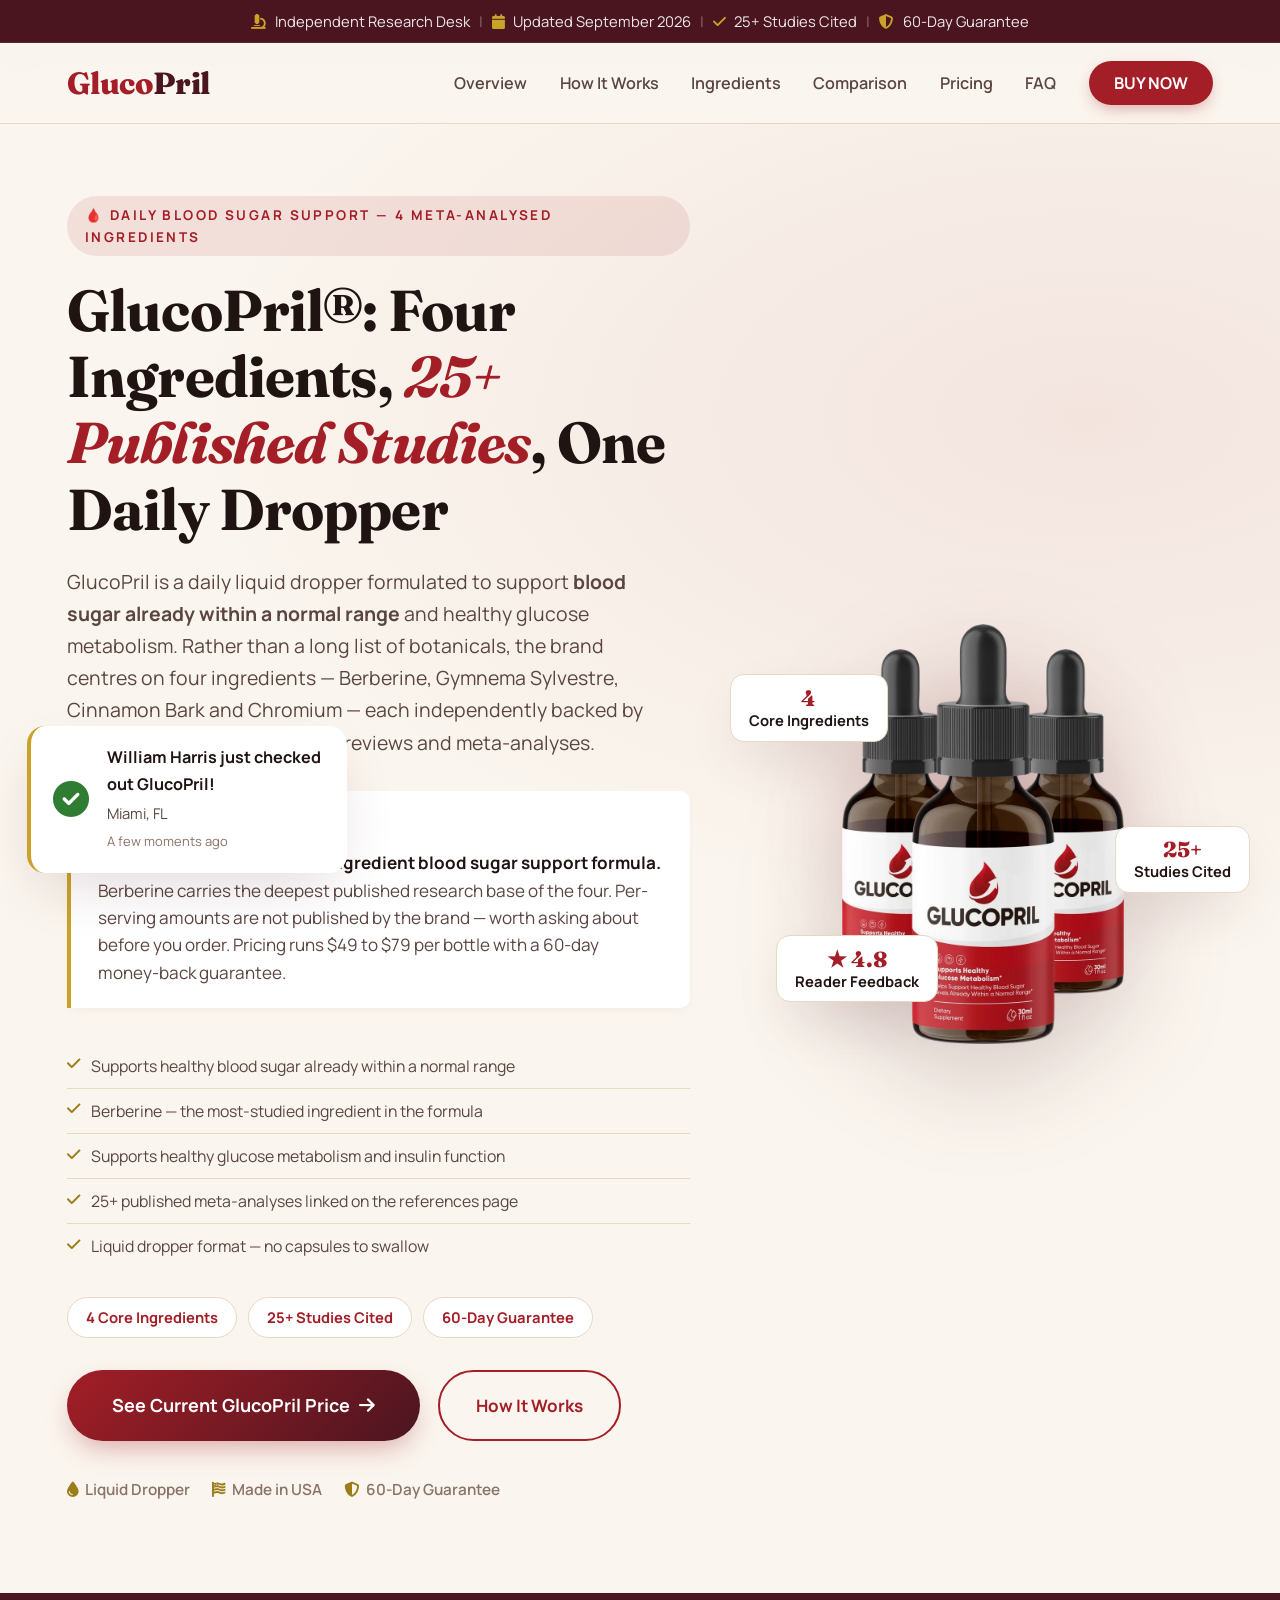
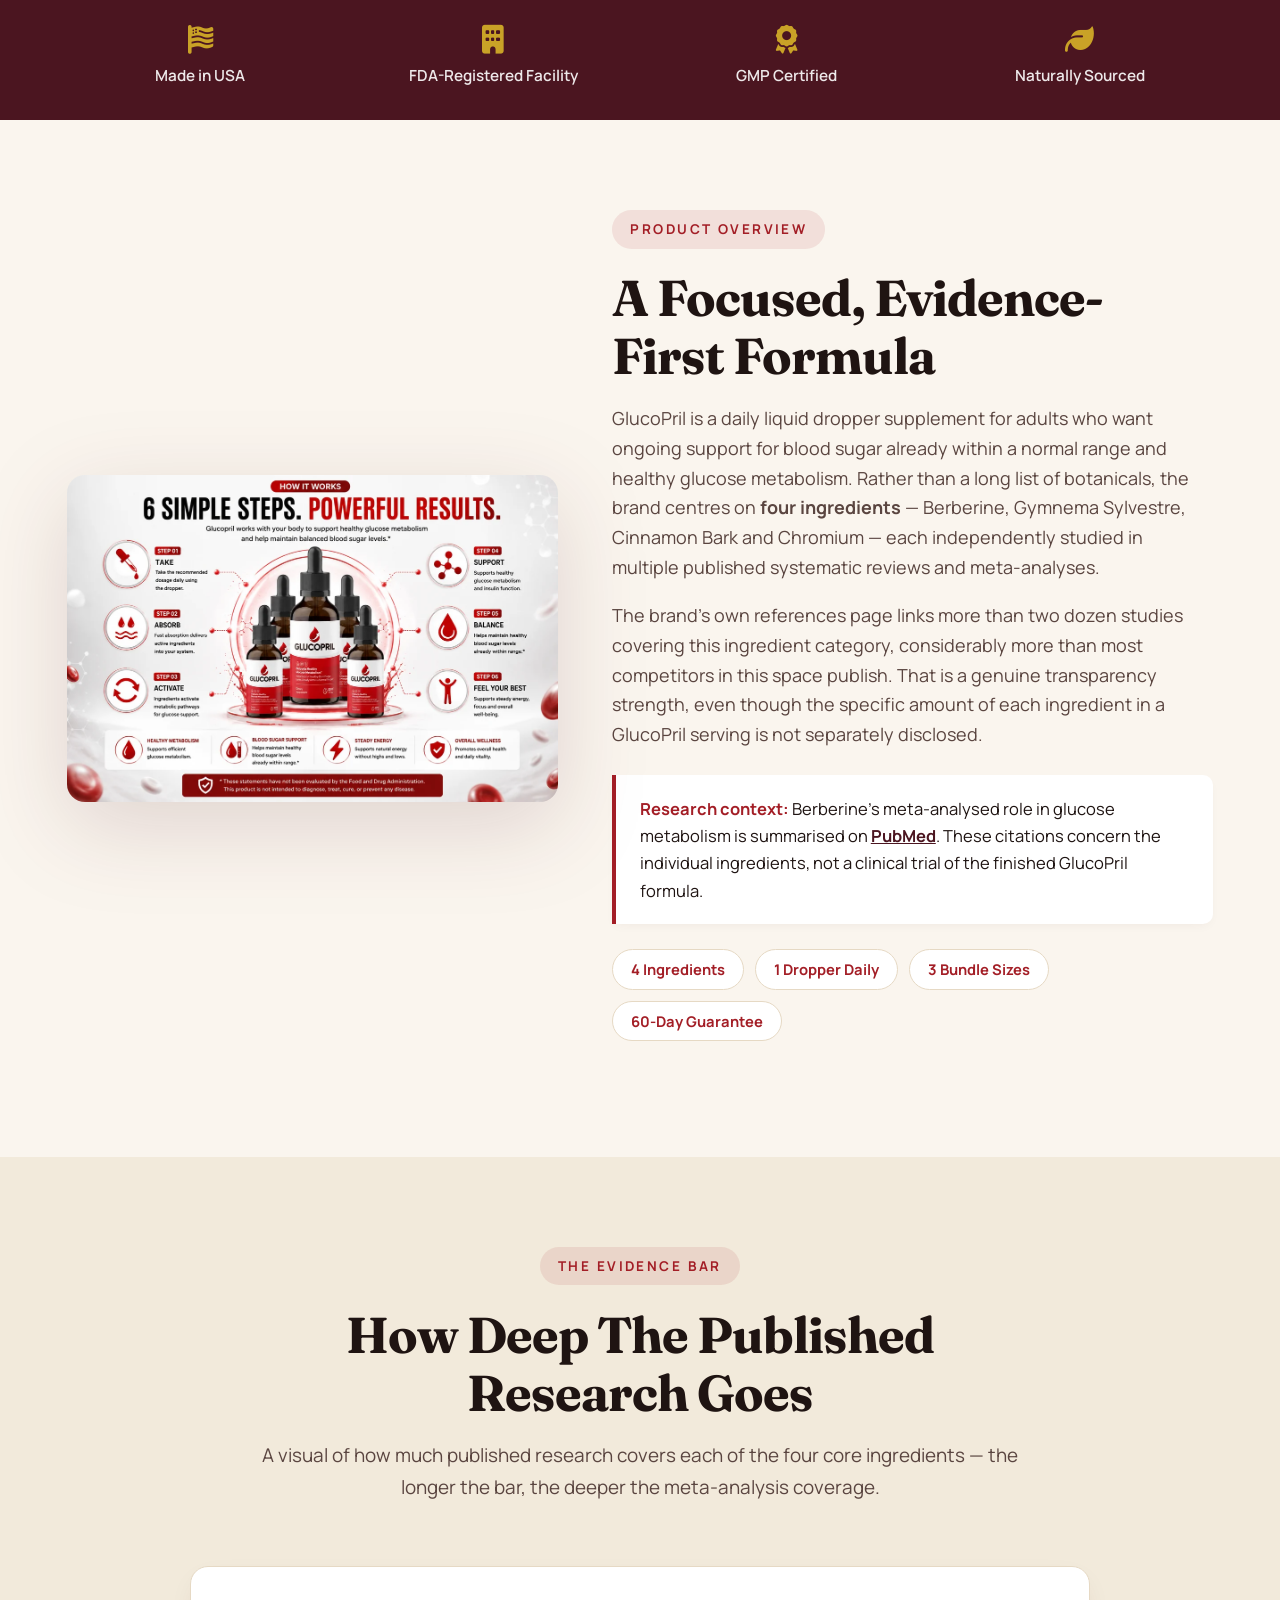
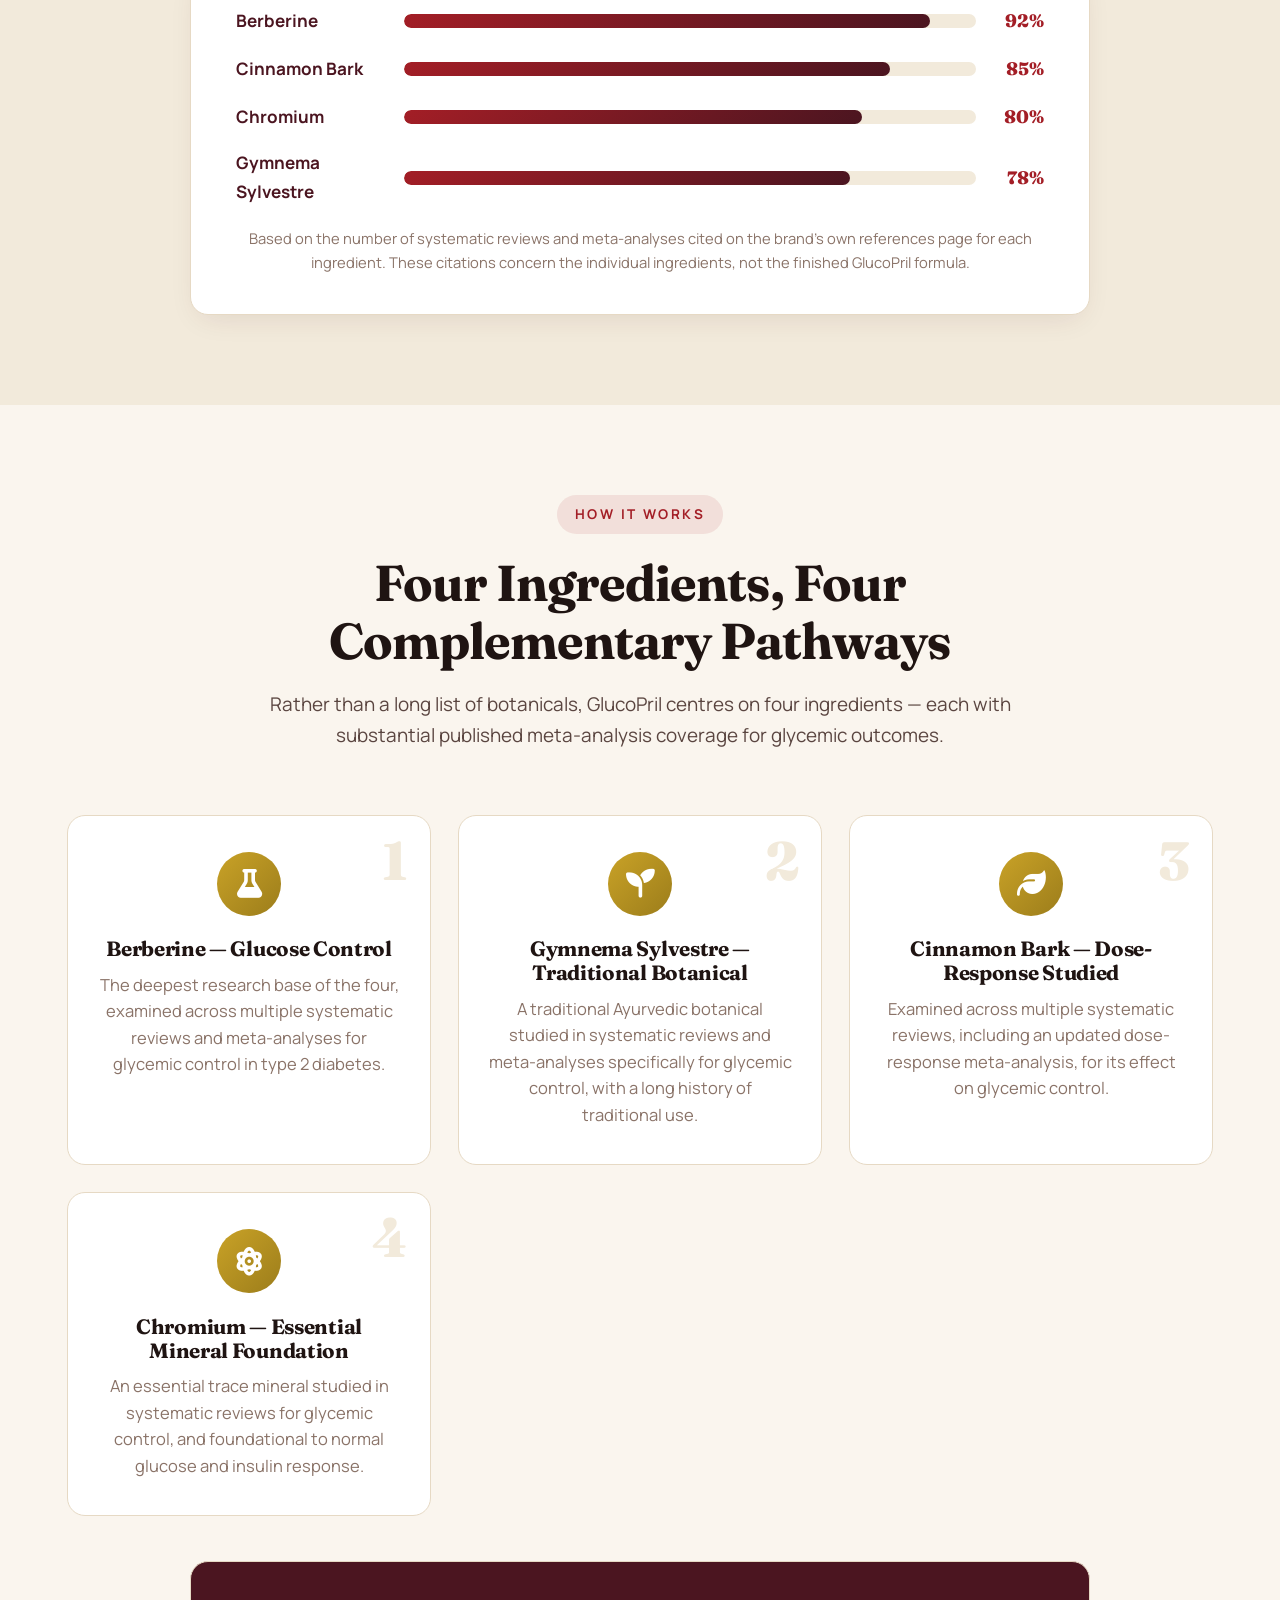
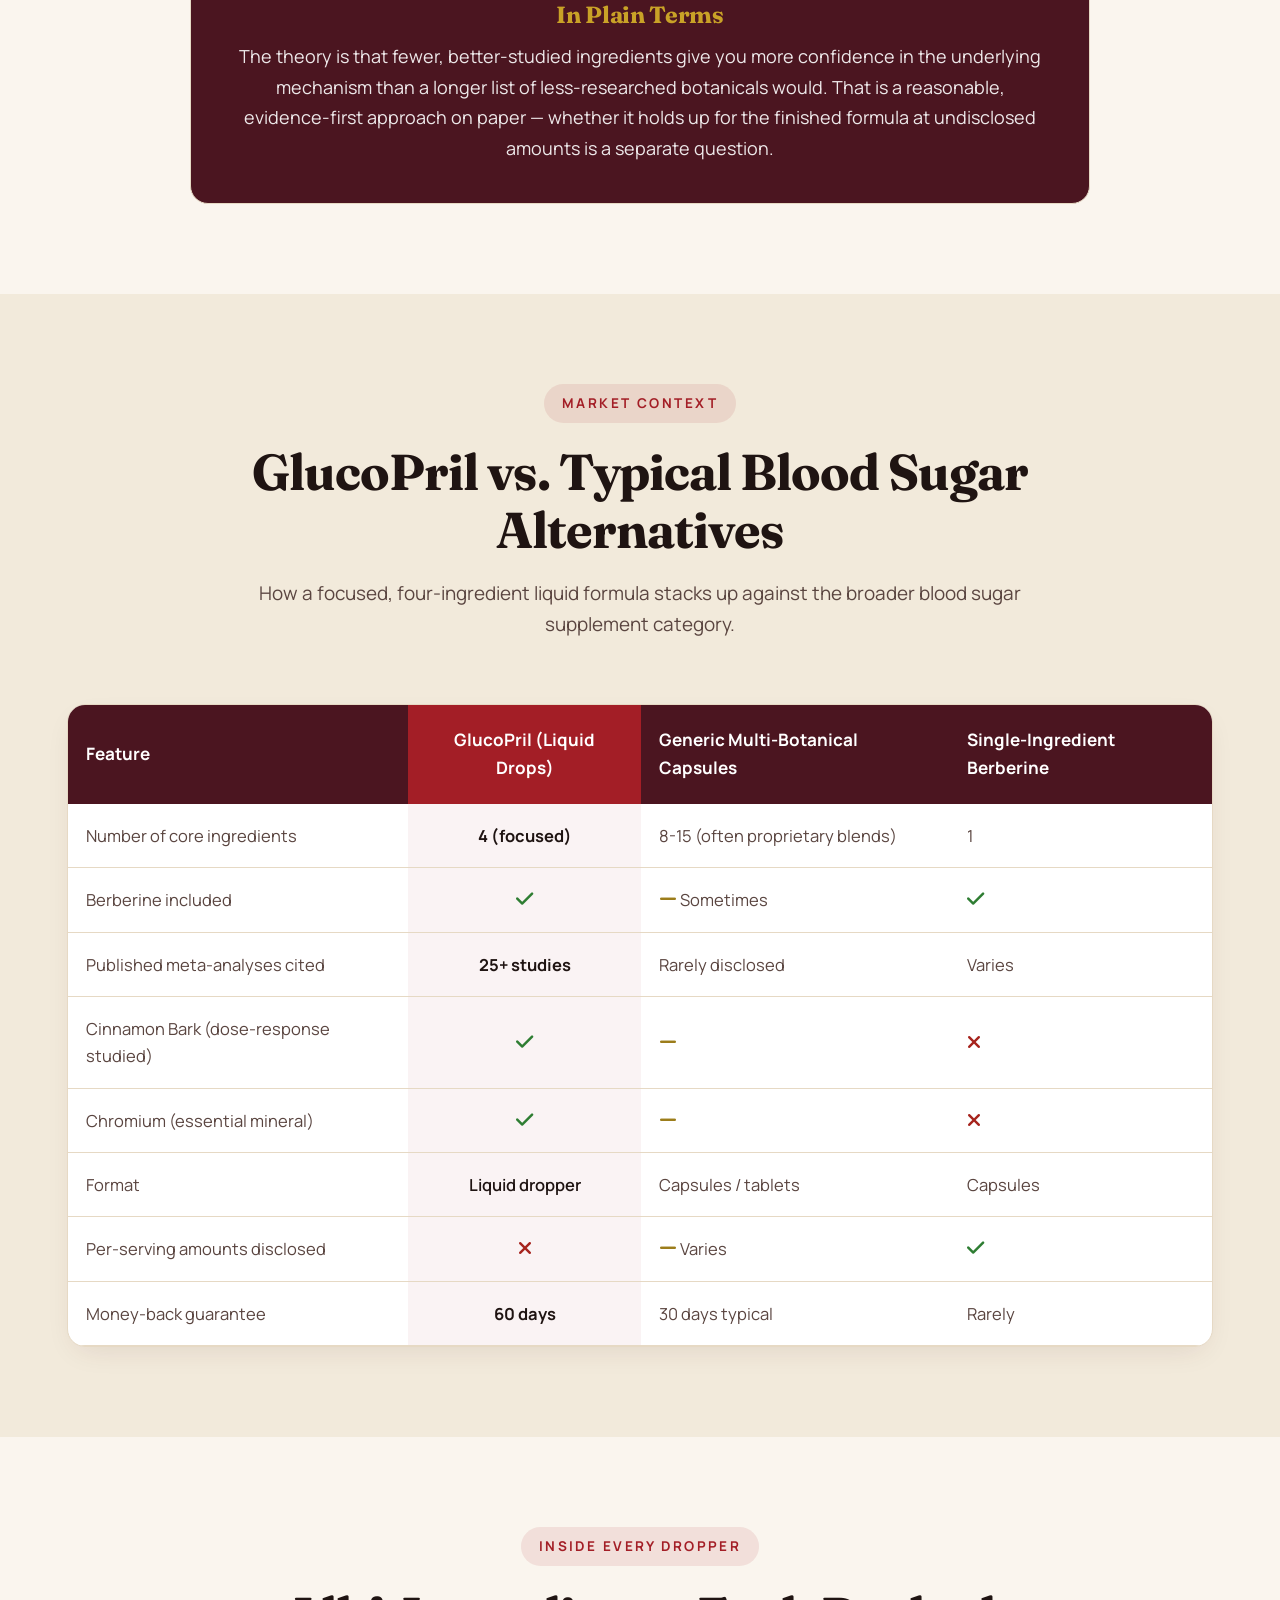
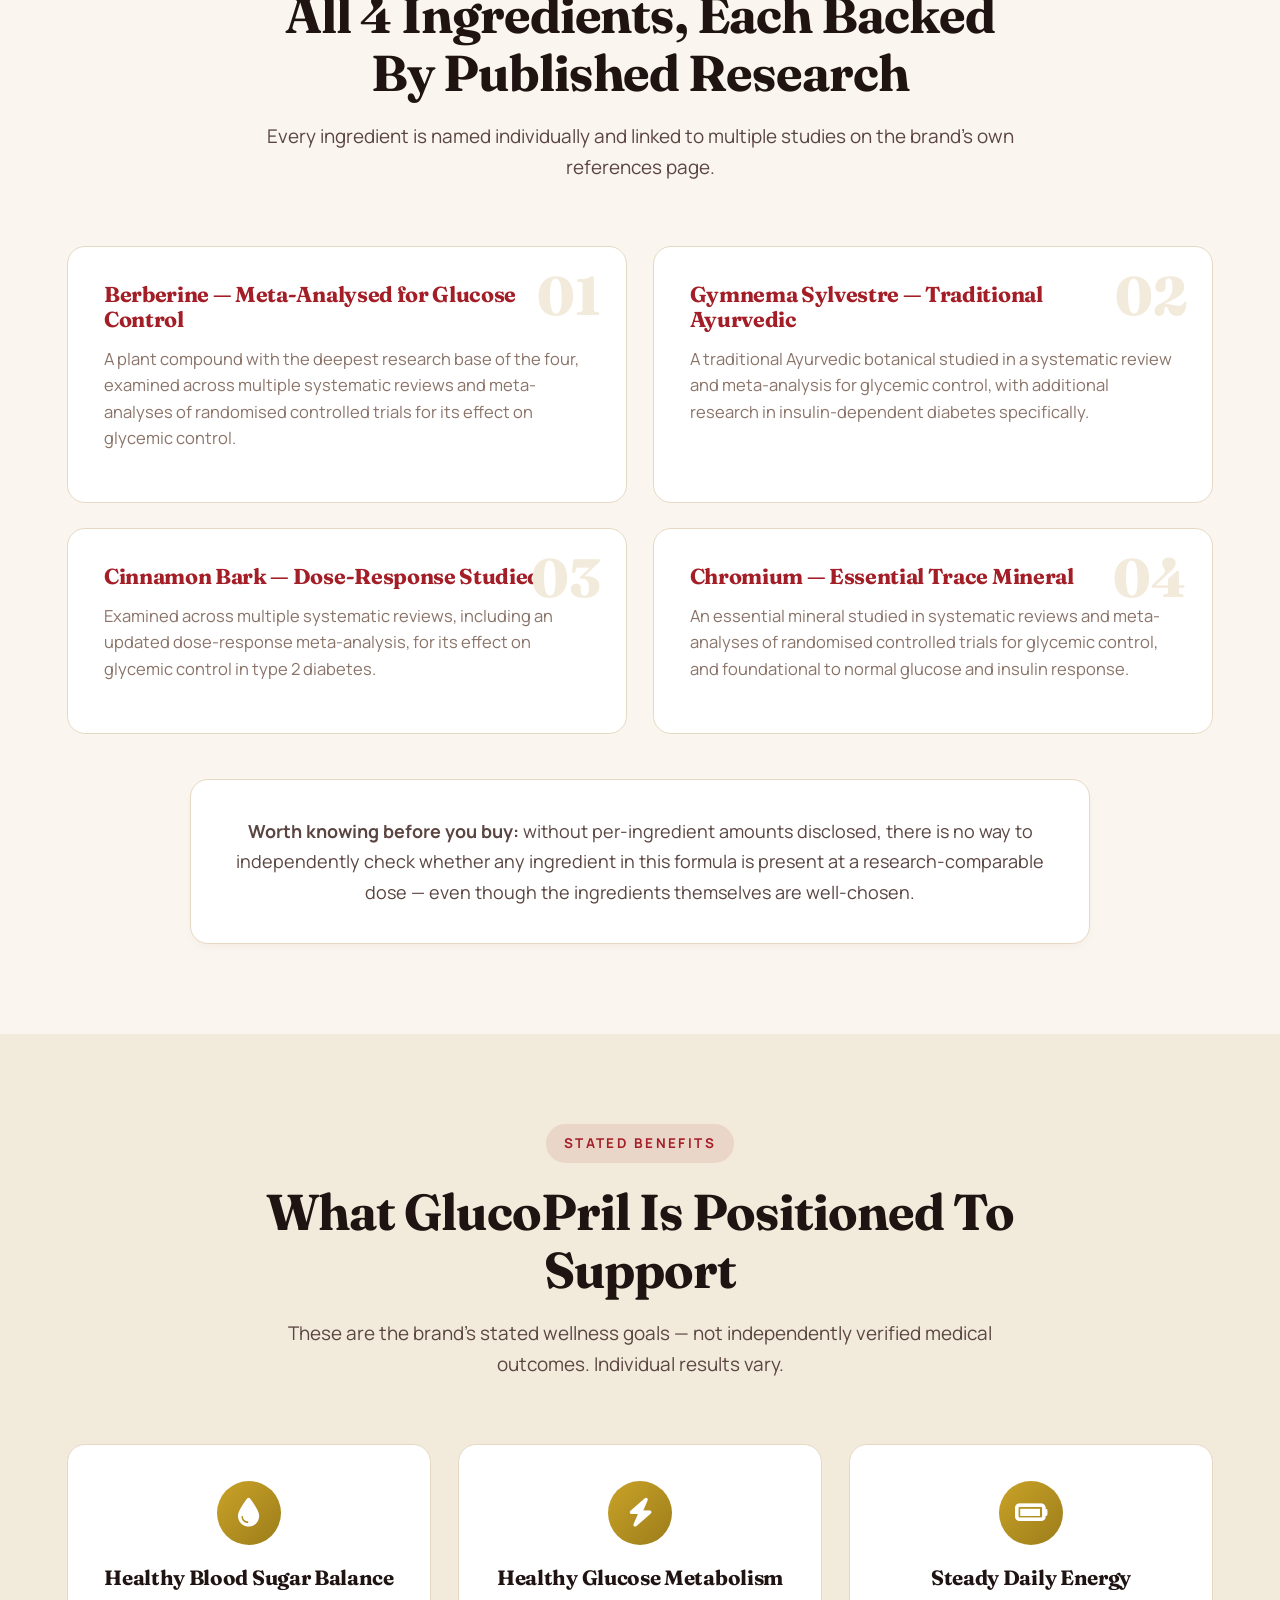
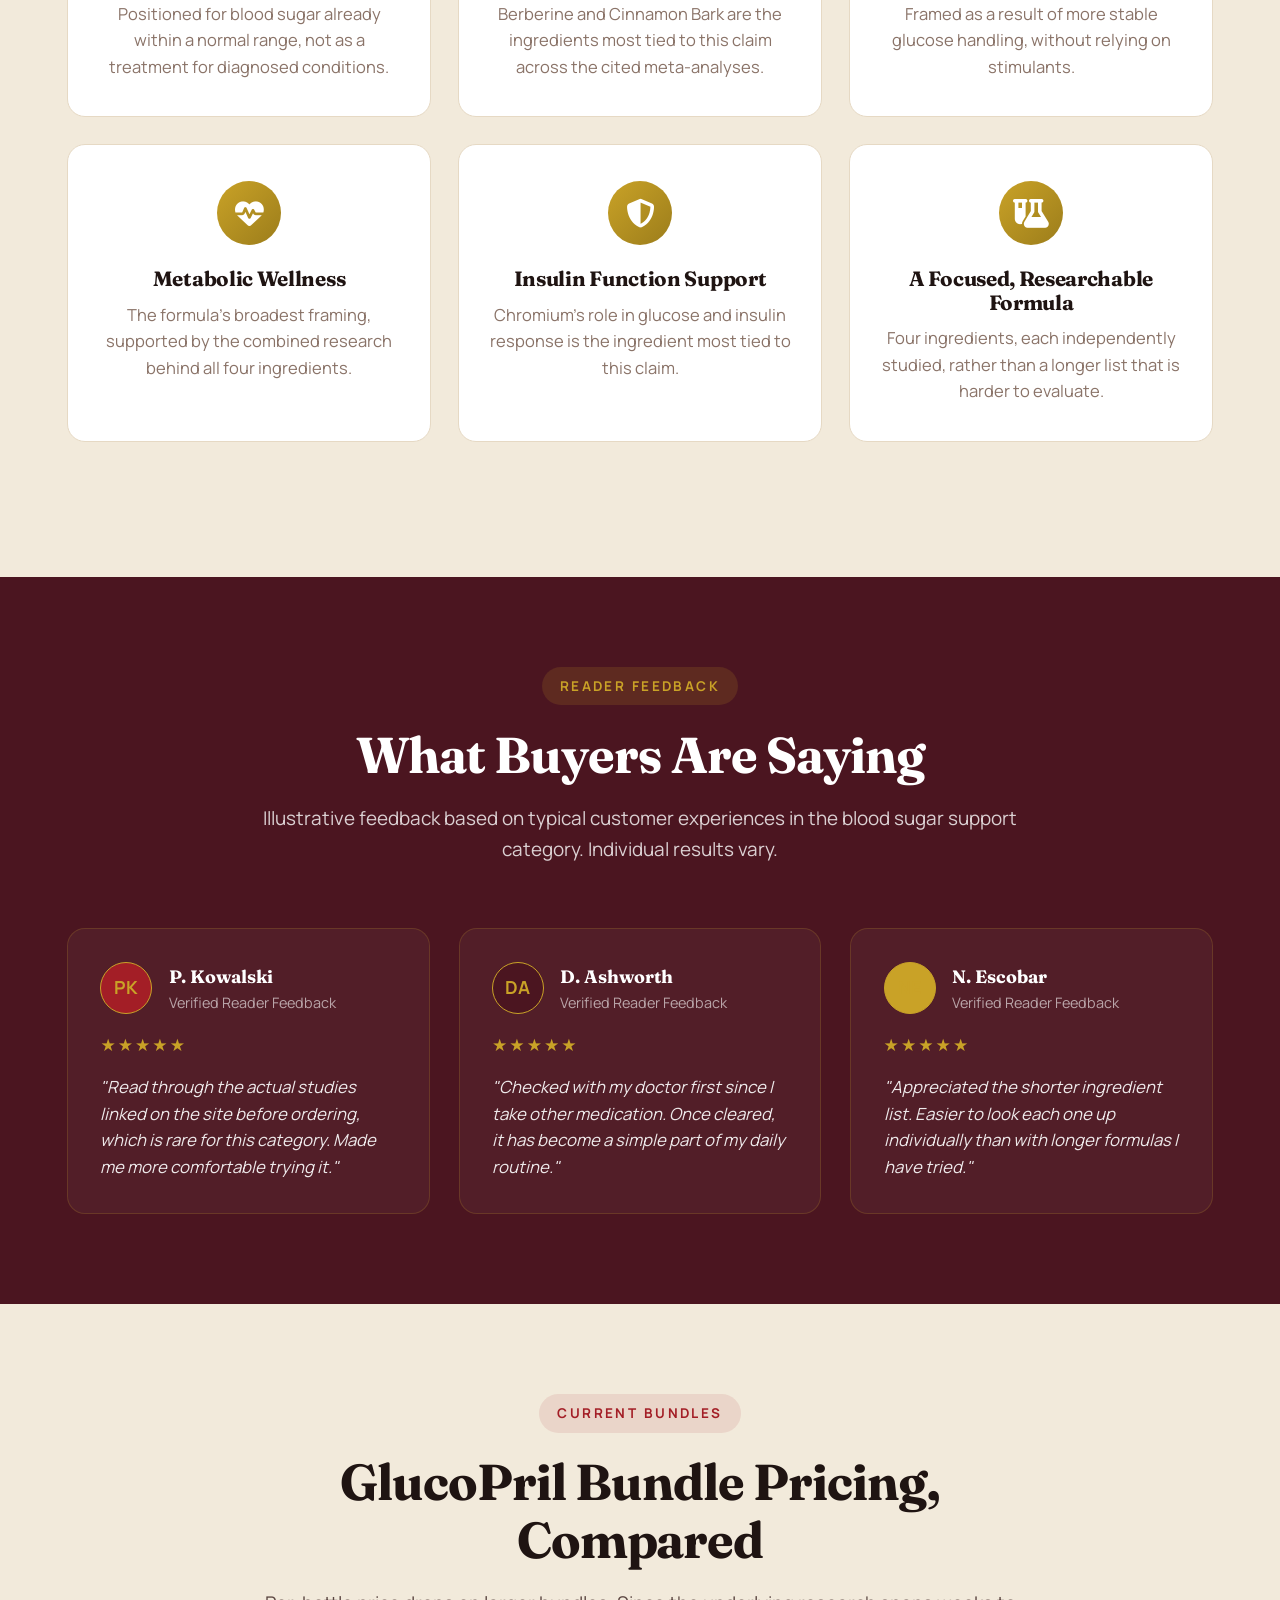
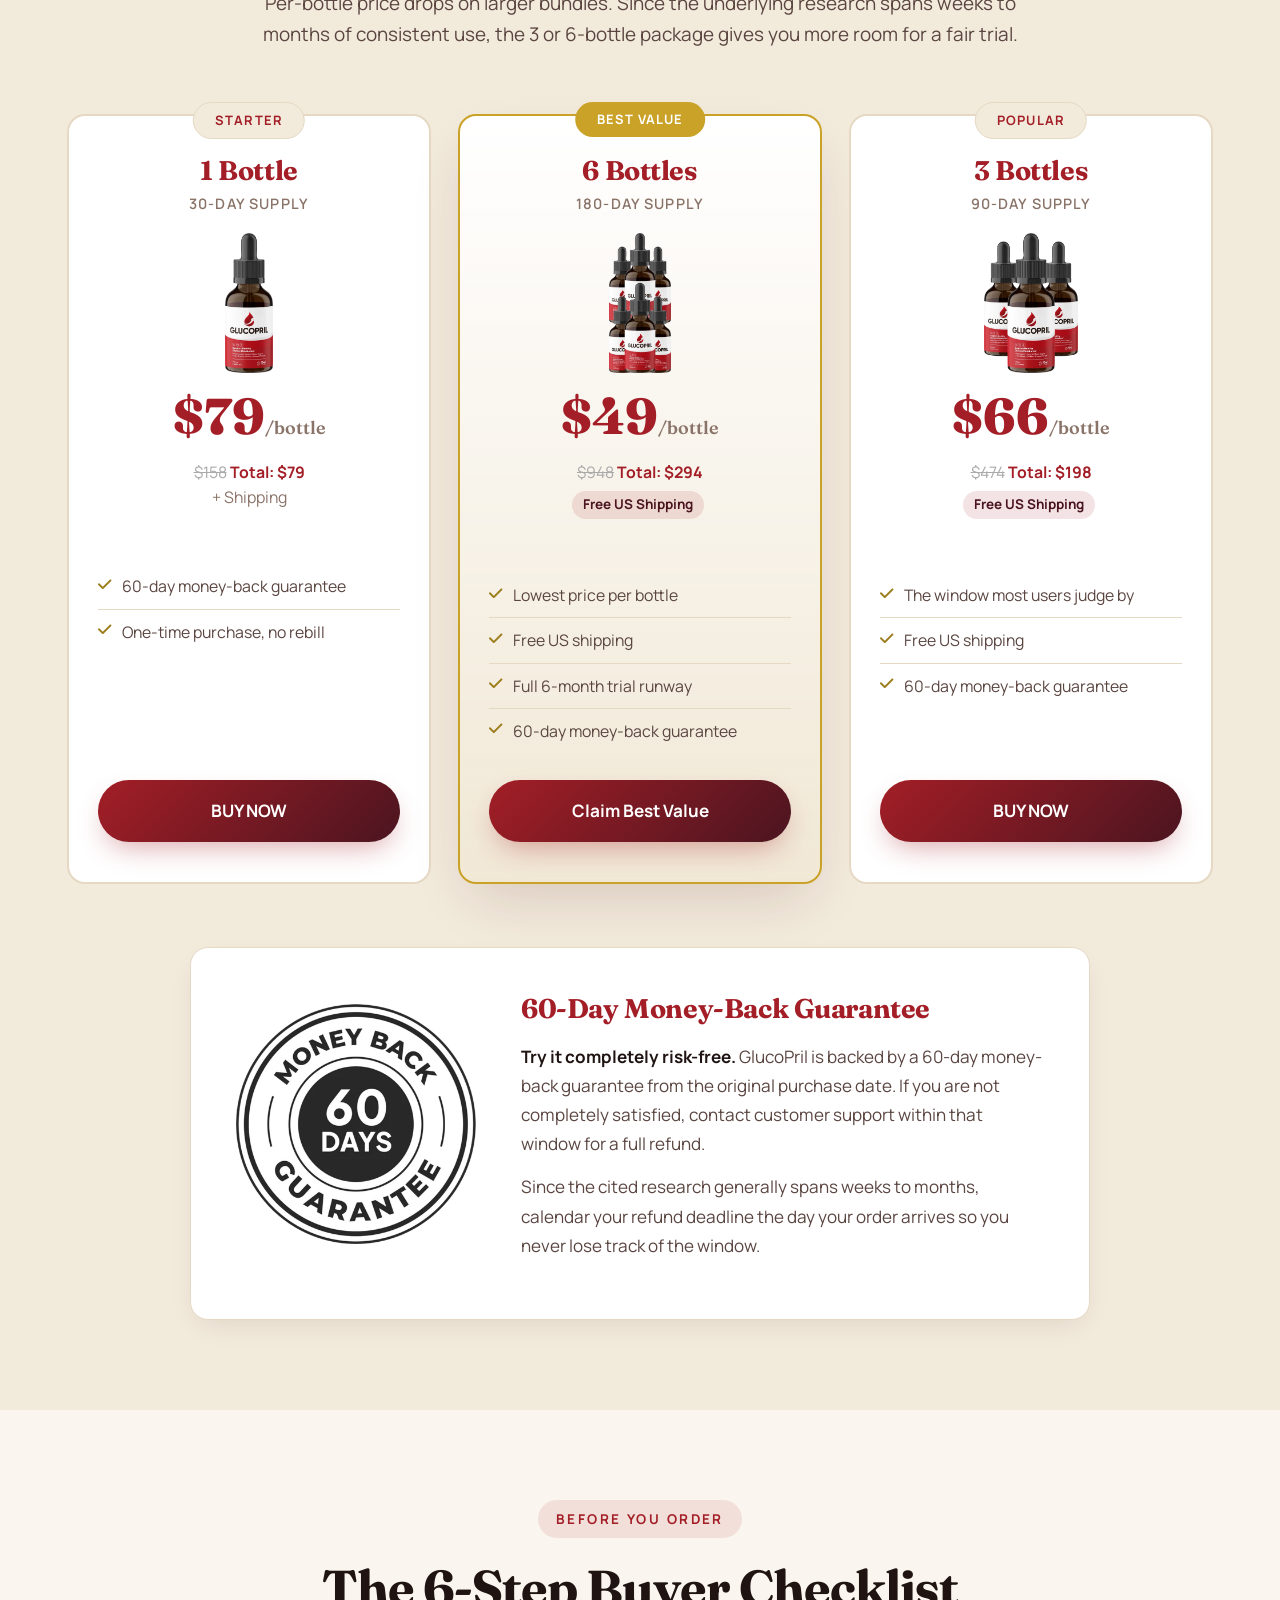
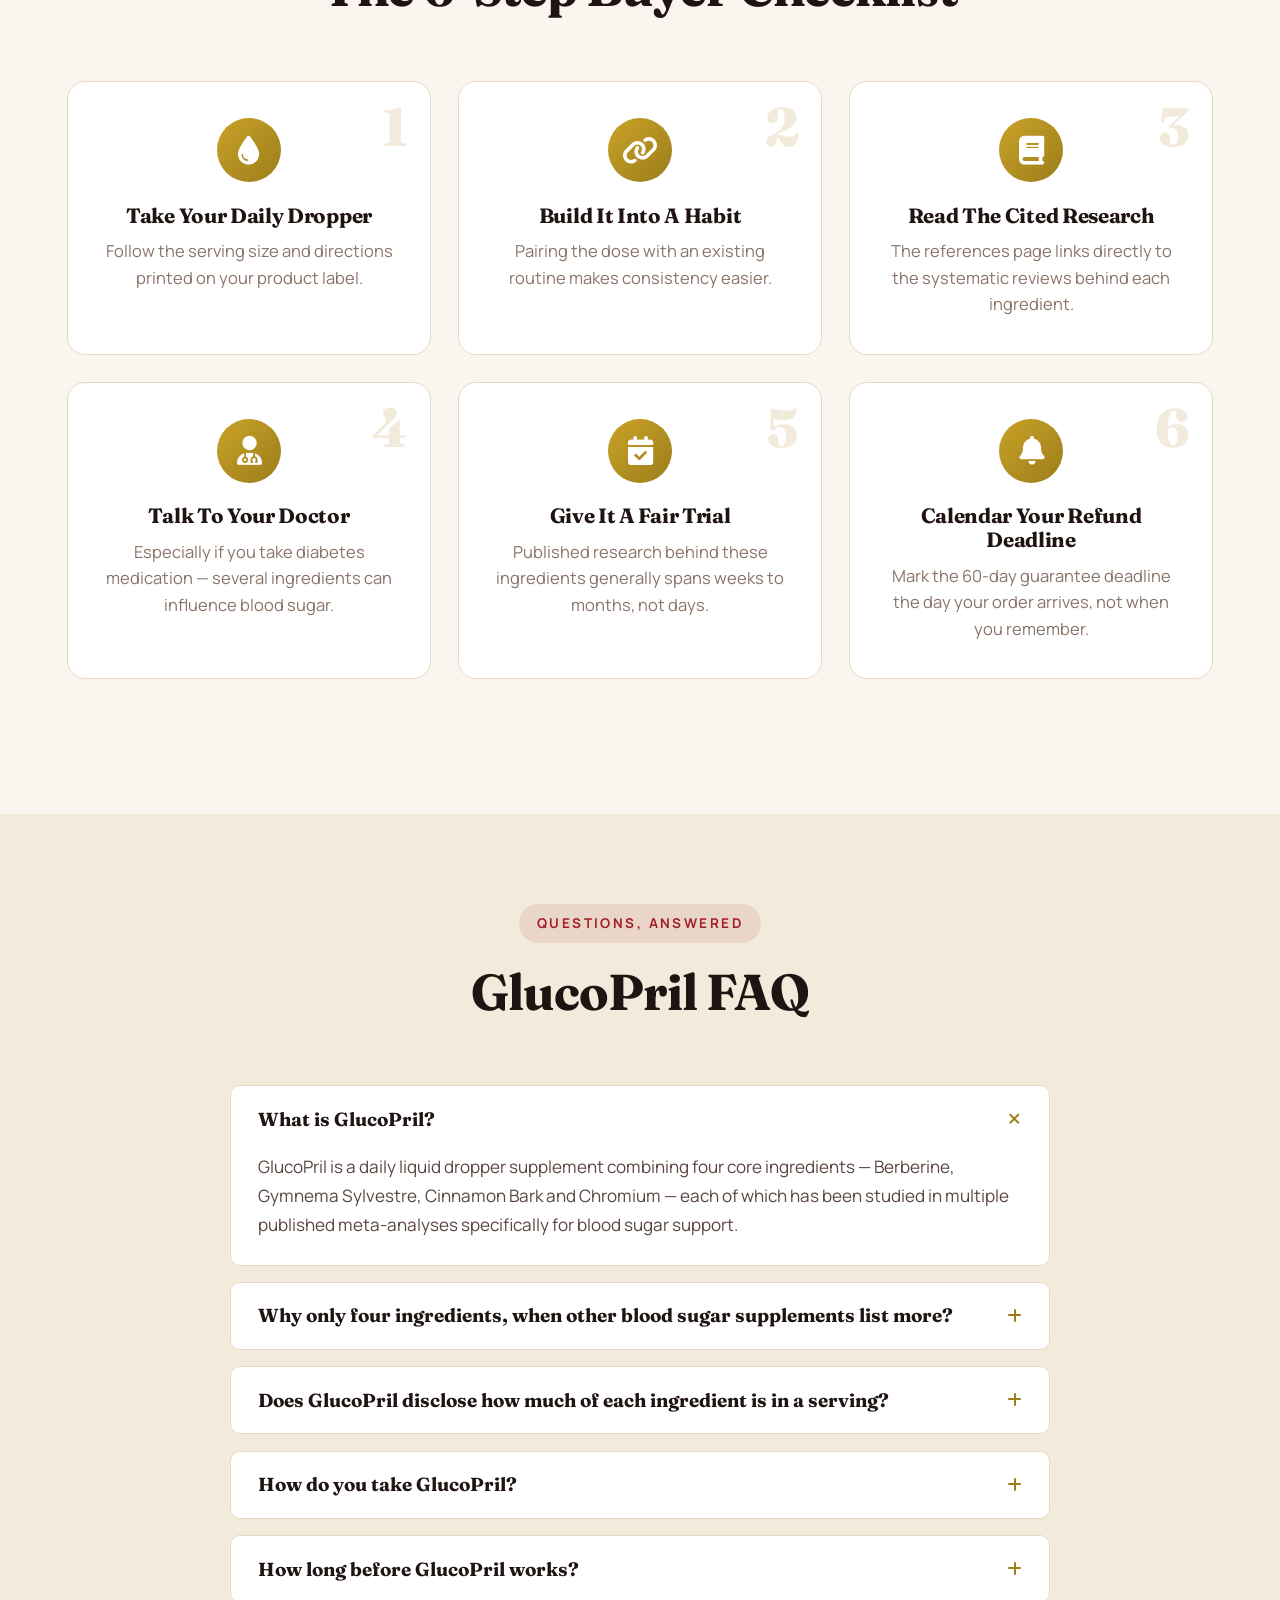
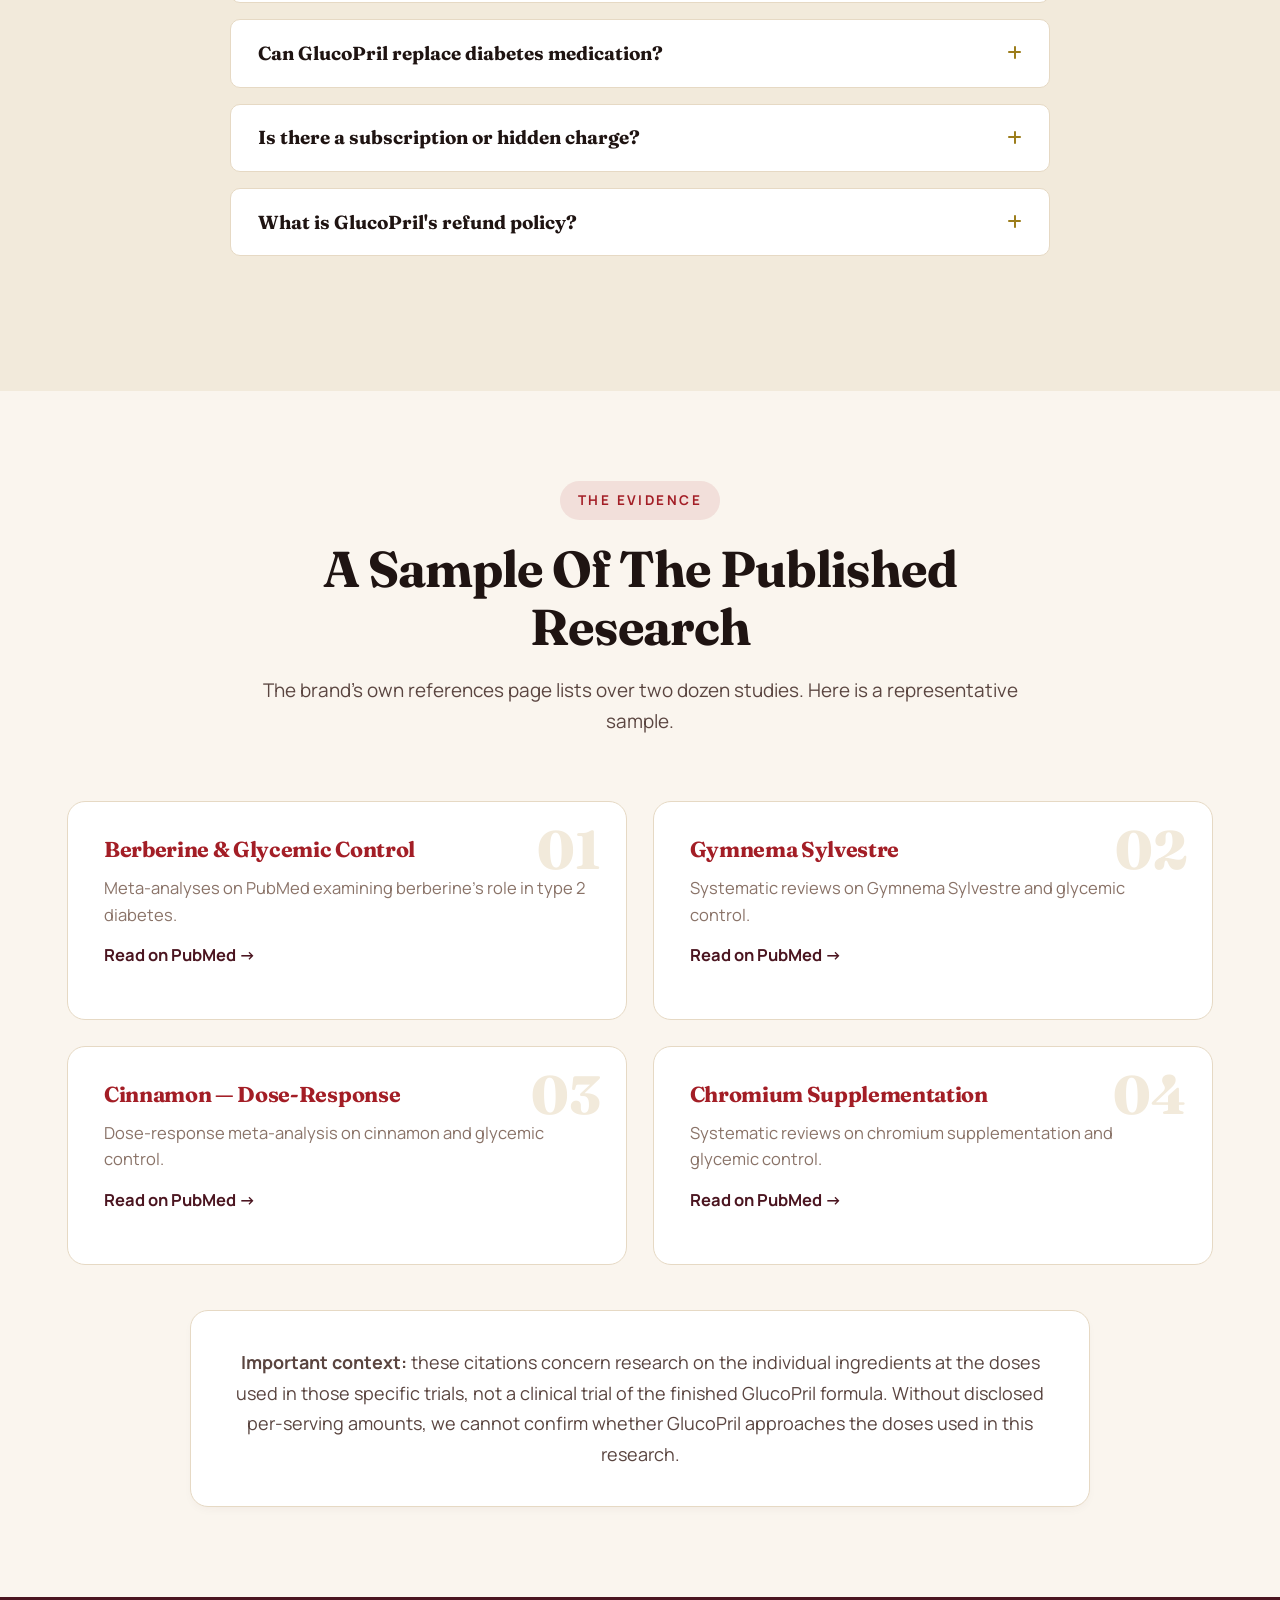
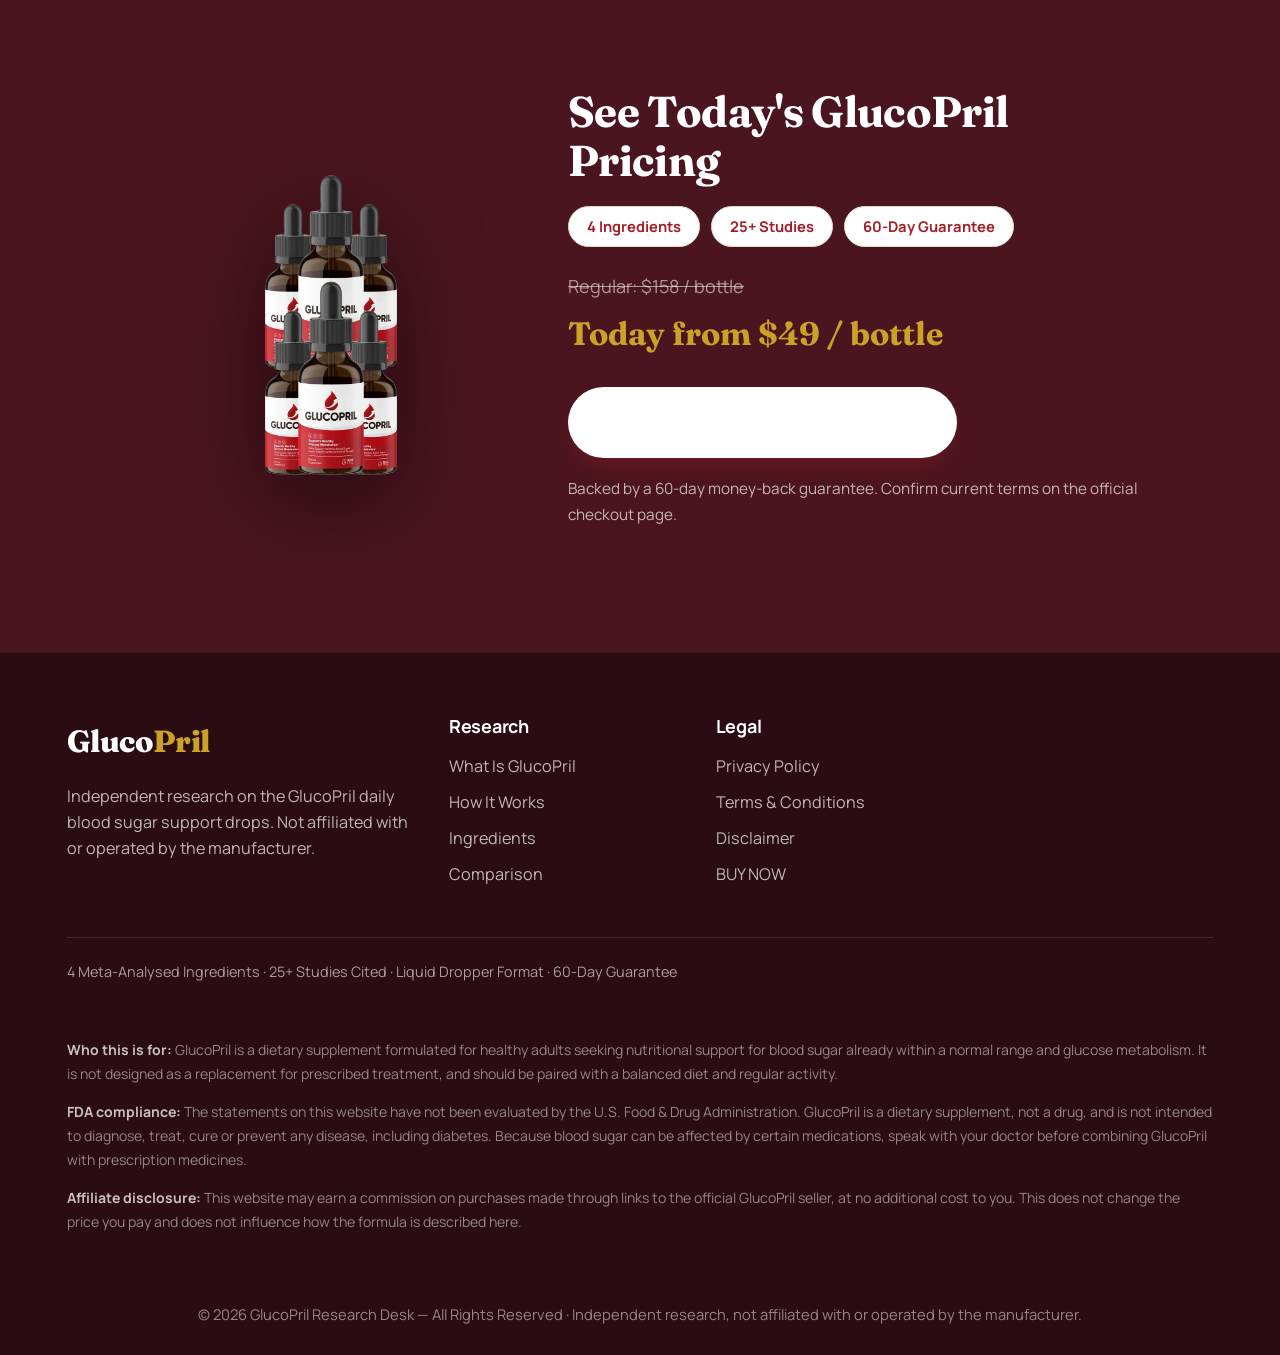
==== index.html @ aa1162b7 "Add files via upload" ====
<!DOCTYPE html>
<html lang="en">
<head>
<meta charset="UTF-8" />
<meta name="viewport" content="width=device-width, initial-scale=1.0" />

<title>GlucoPril® Review 2026 | Blood Sugar Support Drops, Ingredients & Benefits</title>

<meta name="description" content="Read an independent GlucoPril® review covering its berberine, Gymnema Sylvestre, cinnamon bark and chromium formula, potential benefits, daily use, pricing, customer feedback and what to know before buying." />

<meta name="keywords" content="GlucoPril review, GlucoPril ingredients, GlucoPril benefits, GlucoPril price, GlucoPril pricing, GlucoPril drops, GlucoPril blood sugar support, GlucoPril supplement, GlucoPril official website, GlucoPril buy, GlucoPril order, blood sugar support supplement, blood sugar balance drops, berberine drops, berberine supplement, Gymnema Sylvestre supplement, cinnamon bark supplement, chromium supplement, glucose metabolism support, healthy blood sugar support, liquid blood sugar formula" />

<meta name="robots" content="index, follow, max-image-preview:large, max-snippet:-1, max-video-preview:-1" />

<meta name="googlebot" content="index, follow, max-image-preview:large, max-snippet:-1, max-video-preview:-1" />
<meta name="bingbot" content="index, follow" />

<link rel="canonical" href="https://getglucopril.com/" />

<!-- Open Graph -->
<meta property="og:title" content="GlucoPril® Review 2026 | Ingredients, Benefits & Blood Sugar Support" />
<meta property="og:description" content="An independent look at GlucoPril's liquid formula featuring berberine, Gymnema Sylvestre, cinnamon bark and chromium, including ingredients, potential benefits, pricing and customer feedback." />
<meta property="og:type" content="article" />
<meta property="og:url" content="https://getglucopril.com/" />
<meta property="og:site_name" content="GlucoPril Review" />

<!-- Twitter -->
<meta name="twitter:card" content="summary_large_image" />
<meta name="twitter:title" content="GlucoPril® Review 2026 | Ingredients & Benefits" />
<meta name="twitter:description" content="Independent GlucoPril® review covering its ingredients, potential benefits, daily use, pricing and customer feedback." />

<!-- Performance -->
<link rel="preconnect" href="https://fonts.googleapis.com" />
<link rel="preconnect" href="https://fonts.gstatic.com" crossorigin />

<!-- Fonts -->
<link href="https://fonts.googleapis.com/css2?family=Fraunces:opsz,wght@9..144,400;9..144,600;9..144,700;9..144,800&family=Manrope:wght@400;500;600;700;800&display=swap" rel="stylesheet" />

<!-- Icons -->
<link rel="stylesheet" href="https://cdnjs.cloudflare.com/ajax/libs/font-awesome/6.5.2/css/all.min.css" />

<!-- Stylesheet -->
<link rel="stylesheet" href="style.css" />

<!-- Structured Data -->
<script type="application/ld+json">
{
  "@context": "https://schema.org",
  "@type": "Product",
  "@id": "https://getglucopril.com/#product",
  "name": "GlucoPril",
  "url": "https://getglucopril.com/",
  "description": "GlucoPril is a daily liquid drop supplement formulated with Berberine, Gymnema Sylvestre, Cinnamon Bark and Chromium for blood sugar and glucose metabolism support.",
  "brand": {
    "@type": "Brand",
    "name": "GlucoPril"
  },
  "category": "Blood Sugar Support Supplement",
  "audience": {
    "@type": "PeopleAudience",
    "audienceType": "Adults"
  },
  "review": {
    "@type": "Review",
    "@id": "https://getglucopril.com/#review",
    "url": "https://getglucopril.com/",
    "name": "GlucoPril® Review 2026",
    "description": "Independent editorial analysis of GlucoPril®, including its ingredients, intended benefits, formulation, daily use, pricing and available customer feedback.",
    "author": {
      "@type": "Organization",
      "name": "Health Supplement Research Desk"
    },
    "datePublished": "2026-09-13",
    "itemReviewed": {
      "@type": "Product",
      "name": "GlucoPril",
      "brand": {
        "@type": "Brand",
        "name": "GlucoPril"
      }
    }
  }
}
</script>

</head>
<body>

<!-- ========= REVIEW BAR ========= -->
<div class="review-bar">
  <div class="review-bar-inner container">
    <span><i class="fa-solid fa-microscope chk"></i> Independent Research Desk</span>
    <span class="separator">|</span>
    <span><i class="fa-solid fa-calendar chk"></i> Updated September 2026</span>
    <span class="separator">|</span>
    <span><i class="fa-solid fa-check chk"></i> 25+ Studies Cited</span>
    <span class="separator">|</span>
    <span><i class="fa-solid fa-shield-halved chk"></i> 60-Day Guarantee</span>
  </div>
</div>

<!-- ========= NAV ========= -->
<nav>
  <div class="nav-inner container">
    <a href="#top" class="logo">Gluco<span>Pril</span></a>
    <ul class="nav-links">
      <li><a href="#what-is">Overview</a></li>
      <li><a href="#how-it-works">How It Works</a></li>
      <li><a href="#ingredients">Ingredients</a></li>
      <li><a href="#comparison">Comparison</a></li>
      <li><a href="#pricing">Pricing</a></li>
      <li><a href="#faq">FAQ</a></li>
      <li><a href="#" class="nav-cta" target="_blank" rel="noopener"><strong>BUY NOW</strong></a></li>
    </ul>
    <button class="mobile-toggle" aria-label="Open menu"><i class="fa-solid fa-bars"></i></button>
  </div>
</nav>

<!-- ========= HERO ========= -->
<section class="hero" id="top">
  <div class="container hero-grid">
    <div class="hero-content">
      <span class="eyebrow">🩸 Daily Blood Sugar Support — 4 Meta-Analysed Ingredients</span>
      <h1 class="hero-title">GlucoPril®: Four Ingredients, <span class="accent">25+ Published Studies</span>, One Daily Dropper</h1>
      <p class="hero-intro">
        GlucoPril is a daily liquid dropper formulated to support <strong>blood sugar already within a normal range</strong> and healthy glucose metabolism. Rather than a long list of botanicals, the brand centres on four ingredients — Berberine, Gymnema Sylvestre, Cinnamon Bark and Chromium — each independently backed by multiple published systematic reviews and meta-analyses.
      </p>

      <!-- Quick Answer -->
      <div class="quick-answer">
        <span class="qa-tag">Quick Answer</span>
        <p><strong>GlucoPril is a focused, four-ingredient blood sugar support formula.</strong> Berberine carries the deepest published research base of the four. Per-serving amounts are not published by the brand — worth asking about before you order. Pricing runs $49 to $79 per bottle with a 60-day money-back guarantee.</p>
      </div>

      <!-- Benefit bullets -->
      <ul class="price-features" style="margin:0 0 1.6rem">
        <li><i class="fa-solid fa-check"></i> Supports healthy blood sugar already within a normal range</li>
        <li><i class="fa-solid fa-check"></i> Berberine — the most-studied ingredient in the formula</li>
        <li><i class="fa-solid fa-check"></i> Supports healthy glucose metabolism and insulin function</li>
        <li><i class="fa-solid fa-check"></i> 25+ published meta-analyses linked on the references page</li>
        <li><i class="fa-solid fa-check"></i> Liquid dropper format — no capsules to swallow</li>
      </ul>

      <!-- Stats chips -->
      <div class="trust-chips" style="margin:0 0 1.8rem">
        <span class="chip">4 Core Ingredients</span>
        <span class="chip">25+ Studies Cited</span>
        <span class="chip">60-Day Guarantee</span>
      </div>

      <div class="hero-ctas">
        <a href="#" class="btn btn-primary btn-lg" target="_blank" rel="noopener">
          <span>See Current GlucoPril Price</span>
          <i class="fa-solid fa-arrow-right"></i>
        </a>
        <a href="#how-it-works" class="btn btn-outline">How It Works</a>
      </div>

      <div class="hero-trust">
        <span><i class="fa-solid fa-droplet"></i> Liquid Dropper</span>
        <span><i class="fa-solid fa-flag-usa"></i> Made in USA</span>
        <span><i class="fa-solid fa-shield-halved"></i> 60-Day Guarantee</span>
      </div>
    </div>

    <div class="hero-media">
      <div class="product-showcase">
        <div class="bottle-glow"></div>
        <img src="images/3.png" alt="GlucoPril blood sugar support dropper bottle" class="product-img floaty" onerror="this.style.display='none'; this.parentElement.innerHTML+='<div class=\'img-placeholder\'><i class=\'fa-solid fa-droplet\'></i><span>GlucoPril®</span></div>';" />
        <div class="float-badge fb-1"><b>4</b> Core Ingredients</div>
        <div class="float-badge fb-2"><b>25+</b> Studies Cited</div>
        <div class="float-badge fb-3"><b>★ 4.8</b> Reader Feedback</div>
      </div>
    </div>
  </div>
</section>

<!-- ========= TRUST STRIP ========= -->
<section class="trust-strip">
  <div class="container trust-grid">
    <div class="trust-item"><i class="fa-solid fa-flag-usa"></i><span>Made in USA</span></div>
    <div class="trust-item"><i class="fa-solid fa-building"></i><span>FDA-Registered Facility</span></div>
    <div class="trust-item"><i class="fa-solid fa-award"></i><span>GMP Certified</span></div>
    <div class="trust-item"><i class="fa-solid fa-leaf"></i><span>Naturally Sourced</span></div>
  </div>
</section>

<!-- ========= WHAT IS ========= -->
<section class="section" id="what-is">
  <div class="container">
    <div class="whatis-grid">
      <div class="whatis-media">
        <img src="images/howit.png" alt="GlucoPril liquid dropper" onerror="this.style.display='none';" />
      </div>
      <div class="whatis-text">
        <span class="eyebrow">Product Overview</span>
        <h2 class="section-title" style="text-align:left;">A Focused, Evidence-First Formula</h2>
        <p>GlucoPril is a daily liquid dropper supplement for adults who want ongoing support for blood sugar already within a normal range and healthy glucose metabolism. Rather than a long list of botanicals, the brand centres on <strong>four ingredients</strong> — Berberine, Gymnema Sylvestre, Cinnamon Bark and Chromium — each independently studied in multiple published systematic reviews and meta-analyses.</p>
        <p>The brand's own references page links more than two dozen studies covering this ingredient category, considerably more than most competitors in this space publish. That is a genuine transparency strength, even though the specific amount of each ingredient in a GlucoPril serving is not separately disclosed.</p>

        <div class="research-support">
          <strong>Research context:</strong> Berberine's meta-analysed role in glucose metabolism is summarised on <a href="https://pubmed.ncbi.nlm.nih.gov/?term=berberine+type+2+diabetes+meta-analysis" target="_blank" rel="noopener">PubMed</a>. These citations concern the individual ingredients, not a clinical trial of the finished GlucoPril formula.
        </div>

        <div class="trust-chips">
          <span class="chip">4 Ingredients</span>
          <span class="chip">1 Dropper Daily</span>
          <span class="chip">3 Bundle Sizes</span>
          <span class="chip">60-Day Guarantee</span>
        </div>
      </div>
    </div>
  </div>
</section>

<!-- ========= EVIDENCE BAR ========= -->
<section class="section" id="evidence" style="background: var(--paper-deep);">
  <div class="container">
    <div class="section-head">
      <span class="eyebrow">The Evidence Bar</span>
      <h2 class="section-title">How Deep The Published Research Goes</h2>
      <p class="section-desc">A visual of how much published research covers each of the four core ingredients — the longer the bar, the deeper the meta-analysis coverage.</p>
    </div>

    <div class="evidence-bar">
      <div class="evidence-row">
        <span class="ev-label">Berberine</span>
        <div class="ev-track"><div class="ev-fill" data-pct="92"></div></div>
        <span class="ev-pct">92%</span>
      </div>
      <div class="evidence-row">
        <span class="ev-label">Cinnamon Bark</span>
        <div class="ev-track"><div class="ev-fill" data-pct="85"></div></div>
        <span class="ev-pct">85%</span>
      </div>
      <div class="evidence-row">
        <span class="ev-label">Chromium</span>
        <div class="ev-track"><div class="ev-fill" data-pct="80"></div></div>
        <span class="ev-pct">80%</span>
      </div>
      <div class="evidence-row">
        <span class="ev-label">Gymnema Sylvestre</span>
        <div class="ev-track"><div class="ev-fill" data-pct="78"></div></div>
        <span class="ev-pct">78%</span>
      </div>
      <p class="ev-note">Based on the number of systematic reviews and meta-analyses cited on the brand's own references page for each ingredient. These citations concern the individual ingredients, not the finished GlucoPril formula.</p>
    </div>
  </div>
</section>

<!-- ========= HOW IT WORKS ========= -->
<section class="section" id="how-it-works">
  <div class="container">
    <div class="section-head">
      <span class="eyebrow">How It Works</span>
      <h2 class="section-title">Four Ingredients, Four Complementary Pathways</h2>
      <p class="section-desc">Rather than a long list of botanicals, GlucoPril centres on four ingredients — each with substantial published meta-analysis coverage for glycemic outcomes.</p>
    </div>

    <div class="how-grid">
      <div class="mech-card">
        <div class="mech-step">1</div>
        <div class="mech-icon"><i class="fa-solid fa-flask"></i></div>
        <h4>Berberine — Glucose Control</h4>
        <p>The deepest research base of the four, examined across multiple systematic reviews and meta-analyses for glycemic control in type 2 diabetes.</p>
      </div>
      <div class="mech-card">
        <div class="mech-step">2</div>
        <div class="mech-icon"><i class="fa-solid fa-seedling"></i></div>
        <h4>Gymnema Sylvestre — Traditional Botanical</h4>
        <p>A traditional Ayurvedic botanical studied in systematic reviews and meta-analyses specifically for glycemic control, with a long history of traditional use.</p>
      </div>
      <div class="mech-card">
        <div class="mech-step">3</div>
        <div class="mech-icon"><i class="fa-solid fa-leaf"></i></div>
        <h4>Cinnamon Bark — Dose-Response Studied</h4>
        <p>Examined across multiple systematic reviews, including an updated dose-response meta-analysis, for its effect on glycemic control.</p>
      </div>
      <div class="mech-card">
        <div class="mech-step">4</div>
        <div class="mech-icon"><i class="fa-solid fa-atom"></i></div>
        <h4>Chromium — Essential Mineral Foundation</h4>
        <p>An essential trace mineral studied in systematic reviews for glycemic control, and foundational to normal glucose and insulin response.</p>
      </div>
    </div>

    <div class="how-summary">
      <h4>In Plain Terms</h4>
      <p>The theory is that fewer, better-studied ingredients give you more confidence in the underlying mechanism than a longer list of less-researched botanicals would. That is a reasonable, evidence-first approach on paper — whether it holds up for the finished formula at undisclosed amounts is a separate question.</p>
    </div>
  </div>
</section>

<!-- ========= COMPARISON ========= -->
<section class="section" id="comparison" style="background: var(--paper-deep);">
  <div class="container">
    <div class="section-head">
      <span class="eyebrow">Market Context</span>
      <h2 class="section-title">GlucoPril vs. Typical Blood Sugar Alternatives</h2>
      <p class="section-desc">How a focused, four-ingredient liquid formula stacks up against the broader blood sugar supplement category.</p>
    </div>

    <div class="compare-table-wrap">
      <table class="compare-table">
        <thead>
          <tr>
            <th>Feature</th>
            <th class="highlight">GlucoPril (Liquid Drops)</th>
            <th>Generic Multi-Botanical Capsules</th>
            <th>Single-Ingredient Berberine</th>
          </tr>
        </thead>
        <tbody>
          <tr>
            <td>Number of core ingredients</td>
            <td class="highlight"><strong>4 (focused)</strong></td>
            <td>8-15 (often proprietary blends)</td>
            <td>1</td>
          </tr>
          <tr>
            <td>Berberine included</td>
            <td class="highlight"><i class="fa-solid fa-check yes"></i></td>
            <td><i class="fa-solid fa-minus mid"></i> Sometimes</td>
            <td><i class="fa-solid fa-check yes"></i></td>
          </tr>
          <tr>
            <td>Published meta-analyses cited</td>
            <td class="highlight"><strong>25+ studies</strong></td>
            <td>Rarely disclosed</td>
            <td>Varies</td>
          </tr>
          <tr>
            <td>Cinnamon Bark (dose-response studied)</td>
            <td class="highlight"><i class="fa-solid fa-check yes"></i></td>
            <td><i class="fa-solid fa-minus mid"></i></td>
            <td><i class="fa-solid fa-xmark no"></i></td>
          </tr>
          <tr>
            <td>Chromium (essential mineral)</td>
            <td class="highlight"><i class="fa-solid fa-check yes"></i></td>
            <td><i class="fa-solid fa-minus mid"></i></td>
            <td><i class="fa-solid fa-xmark no"></i></td>
          </tr>
          <tr>
            <td>Format</td>
            <td class="highlight">Liquid dropper</td>
            <td>Capsules / tablets</td>
            <td>Capsules</td>
          </tr>
          <tr>
            <td>Per-serving amounts disclosed</td>
            <td class="highlight"><i class="fa-solid fa-xmark no"></i></td>
            <td><i class="fa-solid fa-minus mid"></i> Varies</td>
            <td><i class="fa-solid fa-check yes"></i></td>
          </tr>
          <tr>
            <td>Money-back guarantee</td>
            <td class="highlight"><strong>60 days</strong></td>
            <td>30 days typical</td>
            <td>Rarely</td>
          </tr>
        </tbody>
      </table>
    </div>
  </div>
</section>

<!-- ========= INGREDIENTS ========= -->
<section class="section" id="ingredients">
  <div class="container">
    <div class="section-head">
      <span class="eyebrow">Inside Every Dropper</span>
      <h2 class="section-title">All 4 Ingredients, Each Backed By Published Research</h2>
      <p class="section-desc">Every ingredient is named individually and linked to multiple studies on the brand's own references page.</p>
    </div>

    <div class="ing-list">
      <div class="ing-card">
        <div class="ing-num">01</div>
        <h4>Berberine — Meta-Analysed for Glucose Control</h4>
        <p>A plant compound with the deepest research base of the four, examined across multiple systematic reviews and meta-analyses of randomised controlled trials for its effect on glycemic control.</p>
      </div>
      <div class="ing-card">
        <div class="ing-num">02</div>
        <h4>Gymnema Sylvestre — Traditional Ayurvedic</h4>
        <p>A traditional Ayurvedic botanical studied in a systematic review and meta-analysis for glycemic control, with additional research in insulin-dependent diabetes specifically.</p>
      </div>
      <div class="ing-card">
        <div class="ing-num">03</div>
        <h4>Cinnamon Bark — Dose-Response Studied</h4>
        <p>Examined across multiple systematic reviews, including an updated dose-response meta-analysis, for its effect on glycemic control in type 2 diabetes.</p>
      </div>
      <div class="ing-card">
        <div class="ing-num">04</div>
        <h4>Chromium — Essential Trace Mineral</h4>
        <p>An essential mineral studied in systematic reviews and meta-analyses of randomised controlled trials for glycemic control, and foundational to normal glucose and insulin response.</p>
      </div>
    </div>

    <div class="ing-conclusion">
      <p><strong>Worth knowing before you buy:</strong> without per-ingredient amounts disclosed, there is no way to independently check whether any ingredient in this formula is present at a research-comparable dose — even though the ingredients themselves are well-chosen.</p>
    </div>
  </div>
</section>

<!-- ========= BENEFITS ========= -->
<section class="section" id="benefits" style="background: var(--paper-deep);">
  <div class="container">
    <div class="section-head">
      <span class="eyebrow">Stated Benefits</span>
      <h2 class="section-title">What GlucoPril Is Positioned To Support</h2>
      <p class="section-desc">These are the brand's stated wellness goals — not independently verified medical outcomes. Individual results vary.</p>
    </div>
    <div class="how-grid">
      <div class="mech-card">
        <div class="mech-icon"><i class="fa-solid fa-droplet"></i></div>
        <h4>Healthy Blood Sugar Balance</h4>
        <p>Positioned for blood sugar already within a normal range, not as a treatment for diagnosed conditions.</p>
      </div>
      <div class="mech-card">
        <div class="mech-icon"><i class="fa-solid fa-bolt"></i></div>
        <h4>Healthy Glucose Metabolism</h4>
        <p>Berberine and Cinnamon Bark are the ingredients most tied to this claim across the cited meta-analyses.</p>
      </div>
      <div class="mech-card">
        <div class="mech-icon"><i class="fa-solid fa-battery-full"></i></div>
        <h4>Steady Daily Energy</h4>
        <p>Framed as a result of more stable glucose handling, without relying on stimulants.</p>
      </div>
      <div class="mech-card">
        <div class="mech-icon"><i class="fa-solid fa-heart-pulse"></i></div>
        <h4>Metabolic Wellness</h4>
        <p>The formula's broadest framing, supported by the combined research behind all four ingredients.</p>
      </div>
      <div class="mech-card">
        <div class="mech-icon"><i class="fa-solid fa-shield-halved"></i></div>
        <h4>Insulin Function Support</h4>
        <p>Chromium's role in glucose and insulin response is the ingredient most tied to this claim.</p>
      </div>
      <div class="mech-card">
        <div class="mech-icon"><i class="fa-solid fa-flask-vial"></i></div>
        <h4>A Focused, Researchable Formula</h4>
        <p>Four ingredients, each independently studied, rather than a longer list that is harder to evaluate.</p>
      </div>
    </div>
  </div>
</section>

<!-- ========= REVIEWS ========= -->
<section class="section reviews" id="reviews">
  <div class="container">
    <div class="section-head">
      <span class="eyebrow" style="background: rgba(201,162,39,.15); color: var(--accent);">Reader Feedback</span>
      <h2 class="section-title">What Buyers Are Saying</h2>
      <p class="section-desc">Illustrative feedback based on typical customer experiences in the blood sugar support category. Individual results vary.</p>
    </div>

    <div class="review-grid">
      <div class="review-card">
        <div class="rc-head">
          <div class="avatar" style="background: #A31E26;">PK</div>
          <div>
            <div class="rc-name">P. Kowalski</div>
            <div class="rc-loc">Verified Reader Feedback</div>
          </div>
        </div>
        <div class="stars">★★★★★</div>
        <blockquote>"Read through the actual studies linked on the site before ordering, which is rare for this category. Made me more comfortable trying it."</blockquote>
      </div>

      <div class="review-card">
        <div class="rc-head">
          <div class="avatar" style="background: #4B1520;">DA</div>
          <div>
            <div class="rc-name">D. Ashworth</div>
            <div class="rc-loc">Verified Reader Feedback</div>
          </div>
        </div>
        <div class="stars">★★★★★</div>
        <blockquote>"Checked with my doctor first since I take other medication. Once cleared, it has become a simple part of my daily routine."</blockquote>
      </div>

      <div class="review-card">
        <div class="rc-head">
          <div class="avatar" style="background: #C9A227;">NE</div>
          <div>
            <div class="rc-name">N. Escobar</div>
            <div class="rc-loc">Verified Reader Feedback</div>
          </div>
        </div>
        <div class="stars">★★★★★</div>
        <blockquote>"Appreciated the shorter ingredient list. Easier to look each one up individually than with longer formulas I have tried."</blockquote>
      </div>
    </div>
  </div>
</section>

<!-- ========= PRICING ========= -->
<section class="section" id="pricing" style="background: var(--paper-deep);">
  <div class="container">
    <div class="section-head">
      <span class="eyebrow">Current Bundles</span>
      <h2 class="section-title">GlucoPril Bundle Pricing, Compared</h2>
      <p class="section-desc">Per-bottle price drops on larger bundles. Since the underlying research spans weeks to months of consistent use, the 3 or 6-bottle package gives you more room for a fair trial.</p>
    </div>

    <div class="price-grid">
      <!-- 1 BOTTLE -->
      <div class="price-card">
        <div class="price-badge">Starter</div>
        <h3>1 Bottle</h3>
        <div class="supply">30-Day Supply</div>
        <div class="price-img">
          <img src="images/1.png" alt="1 bottle" onerror="this.style.display='none'"/>
        </div>
        <div class="price-amount">$79<small>/bottle</small></div>
        <div class="price-total">
          <s>$158</s> <b>Total: $79</b><br>
          + Shipping
        </div>
        <ul class="price-features">
          <li><i class="fa-solid fa-check"></i> 60-day money-back guarantee</li>
          <li><i class="fa-solid fa-check"></i> One-time purchase, no rebill</li>
        </ul>
        <a href="#" class="btn btn-primary btn-block" target="_blank" rel="noopener">BUY NOW</a>
      </div>

      <!-- 6 BOTTLES -->
      <div class="price-card featured">
        <div class="price-badge best">Best Value</div>
        <h3>6 Bottles</h3>
        <div class="supply">180-Day Supply</div>
        <div class="price-img">
          <img src="images/6.png" alt="6 bottles" onerror="this.style.display='none'"/>
        </div>
        <div class="price-amount">$49<small>/bottle</small></div>
        <div class="price-total">
          <s>$948</s> <b>Total: $294</b><br>
          <span class="save-tag">Free US Shipping</span>
        </div>
        <ul class="price-features">
          <li><i class="fa-solid fa-check"></i> Lowest price per bottle</li>
          <li><i class="fa-solid fa-check"></i> Free US shipping</li>
          <li><i class="fa-solid fa-check"></i> Full 6-month trial runway</li>
          <li><i class="fa-solid fa-check"></i> 60-day money-back guarantee</li>
        </ul>
        <a href="#" class="btn btn-primary btn-block" target="_blank" rel="noopener">Claim Best Value</a>
      </div>

      <!-- 3 BOTTLES -->
      <div class="price-card">
        <div class="price-badge">Popular</div>
        <h3>3 Bottles</h3>
        <div class="supply">90-Day Supply</div>
        <div class="price-img">
          <img src="images/3.png" alt="3 bottles" onerror="this.style.display='none'"/>
        </div>
        <div class="price-amount">$66<small>/bottle</small></div>
        <div class="price-total">
          <s>$474</s> <b>Total: $198</b><br>
          <span class="save-tag">Free US Shipping</span>
        </div>
        <ul class="price-features">
          <li><i class="fa-solid fa-check"></i> The window most users judge by</li>
          <li><i class="fa-solid fa-check"></i> Free US shipping</li>
          <li><i class="fa-solid fa-check"></i> 60-day money-back guarantee</li>
        </ul>
        <a href="#" class="btn btn-primary btn-block" target="_blank" rel="noopener">BUY NOW</a>
      </div>
    </div>

    <!-- GUARANTEE -->
    <div class="guarantee-box">
      <div class="guarantee-img">
        <img src="images/money.png" alt="3 bottles" onerror="this.style.display='none'"/>
      </div>
      <div class="guarantee-text">
        <h3>60-Day Money-Back Guarantee</h3>
        <p><strong>Try it completely risk-free.</strong> GlucoPril is backed by a 60-day money-back guarantee from the original purchase date. If you are not completely satisfied, contact customer support within that window for a full refund.</p>
        <p>Since the cited research generally spans weeks to months, calendar your refund deadline the day your order arrives so you never lose track of the window.</p>
      </div>
    </div>
  </div>
</section>

<!-- ========= BUYER CHECKLIST ========= -->
<section class="section" id="checklist">
  <div class="container">
    <div class="section-head">
      <span class="eyebrow">Before You Order</span>
      <h2 class="section-title">The 6-Step Buyer Checklist</h2>
    </div>
    <div class="how-grid">
      <div class="mech-card">
        <div class="mech-step">1</div>
        <div class="mech-icon"><i class="fa-solid fa-droplet"></i></div>
        <h4>Take Your Daily Dropper</h4>
        <p>Follow the serving size and directions printed on your product label.</p>
      </div>
      <div class="mech-card">
        <div class="mech-step">2</div>
        <div class="mech-icon"><i class="fa-solid fa-link"></i></div>
        <h4>Build It Into A Habit</h4>
        <p>Pairing the dose with an existing routine makes consistency easier.</p>
      </div>
      <div class="mech-card">
        <div class="mech-step">3</div>
        <div class="mech-icon"><i class="fa-solid fa-book"></i></div>
        <h4>Read The Cited Research</h4>
        <p>The references page links directly to the systematic reviews behind each ingredient.</p>
      </div>
      <div class="mech-card">
        <div class="mech-step">4</div>
        <div class="mech-icon"><i class="fa-solid fa-user-doctor"></i></div>
        <h4>Talk To Your Doctor</h4>
        <p>Especially if you take diabetes medication — several ingredients can influence blood sugar.</p>
      </div>
      <div class="mech-card">
        <div class="mech-step">5</div>
        <div class="mech-icon"><i class="fa-solid fa-calendar-check"></i></div>
        <h4>Give It A Fair Trial</h4>
        <p>Published research behind these ingredients generally spans weeks to months, not days.</p>
      </div>
      <div class="mech-card">
        <div class="mech-step">6</div>
        <div class="mech-icon"><i class="fa-solid fa-bell"></i></div>
        <h4>Calendar Your Refund Deadline</h4>
        <p>Mark the 60-day guarantee deadline the day your order arrives, not when you remember.</p>
      </div>
    </div>
  </div>
</section>

<!-- ========= FAQ ========= -->
<section class="section" id="faq" style="background: var(--paper-deep);">
  <div class="container">
    <div class="section-head">
      <span class="eyebrow">Questions, Answered</span>
      <h2 class="section-title">GlucoPril FAQ</h2>
    </div>

    <div class="faq-wrap">
      <div class="faq-item open">
        <button class="faq-q"><span>What is GlucoPril?</span><i class="fa-solid fa-plus"></i></button>
        <div class="faq-a"><p>GlucoPril is a daily liquid dropper supplement combining four core ingredients — Berberine, Gymnema Sylvestre, Cinnamon Bark and Chromium — each of which has been studied in multiple published meta-analyses specifically for blood sugar support.</p></div>
      </div>
      <div class="faq-item">
        <button class="faq-q"><span>Why only four ingredients, when other blood sugar supplements list more?</span><i class="fa-solid fa-plus"></i></button>
        <div class="faq-a"><p>The brand appears to have chosen a focused, evidence-first approach rather than a long list of botanicals. Each of the four ingredients has multiple systematic reviews and meta-analyses behind it specifically for glycemic outcomes.</p></div>
      </div>
      <div class="faq-item">
        <button class="faq-q"><span>Does GlucoPril disclose how much of each ingredient is in a serving?</span><i class="fa-solid fa-plus"></i></button>
        <div class="faq-a"><p>Not on the pages we reviewed. The brand names all four ingredients and links to a body of supporting research, but does not publish per-serving milligram amounts, which means the strength of any single ingredient cannot be independently confirmed.</p></div>
      </div>
      <div class="faq-item">
        <button class="faq-q"><span>How do you take GlucoPril?</span><i class="fa-solid fa-plus"></i></button>
        <div class="faq-a"><p>GlucoPril is taken using the dropper included with the bottle, following the serving size and directions on the product label.</p></div>
      </div>
      <div class="faq-item">
        <button class="faq-q"><span>How long before GlucoPril works?</span><i class="fa-solid fa-plus"></i></button>
        <div class="faq-a"><p>The published research behind ingredients like berberine and cinnamon generally involves weeks-to-months of consistent use in clinical trials, which is a reasonable general expectation to bring to a supplement built on the same ingredients.</p></div>
      </div>
      <div class="faq-item">
        <button class="faq-q"><span>Can GlucoPril replace diabetes medication?</span><i class="fa-solid fa-plus"></i></button>
        <div class="faq-a"><p>No. GlucoPril is a dietary supplement and is not designed as a replacement for prescribed treatment. It should be viewed as a daily wellness companion alongside medical care, balanced nutrition and physical activity.</p></div>
      </div>
      <div class="faq-item">
        <button class="faq-q"><span>Is there a subscription or hidden charge?</span><i class="fa-solid fa-plus"></i></button>
        <div class="faq-a"><p>Based on the pages we reviewed, GlucoPril is sold as a one-time purchase. Confirm this directly at checkout, since terms can change.</p></div>
      </div>
      <div class="faq-item">
        <button class="faq-q"><span>What is GlucoPril's refund policy?</span><i class="fa-solid fa-plus"></i></button>
        <div class="faq-a"><p>The brand advertises a 60-day money-back guarantee from your purchase date. Contact the seller within that window to request a refund.</p></div>
      </div>
    </div>
  </div>
</section>

<!-- ========= REFERENCES ========= -->
<section class="section" id="references">
  <div class="container">
    <div class="section-head">
      <span class="eyebrow">The Evidence</span>
      <h2 class="section-title">A Sample Of The Published Research</h2>
      <p class="section-desc">The brand's own references page lists over two dozen studies. Here is a representative sample.</p>
    </div>

    <div class="ing-list">
      <div class="ing-card">
        <div class="ing-num">01</div>
        <h4>Berberine & Glycemic Control</h4>
        <p>Meta-analyses on PubMed examining berberine's role in type 2 diabetes.</p>
        <p><a href="https://pubmed.ncbi.nlm.nih.gov/?term=berberine+type+2+diabetes+meta-analysis" target="_blank" rel="noopener" class="ing-link">Read on PubMed →</a></p>
      </div>
      <div class="ing-card">
        <div class="ing-num">02</div>
        <h4>Gymnema Sylvestre</h4>
        <p>Systematic reviews on Gymnema Sylvestre and glycemic control.</p>
        <p><a href="https://pubmed.ncbi.nlm.nih.gov/?term=gymnema+sylvestre+glycemic+control" target="_blank" rel="noopener" class="ing-link">Read on PubMed →</a></p>
      </div>
      <div class="ing-card">
        <div class="ing-num">03</div>
        <h4>Cinnamon — Dose-Response</h4>
        <p>Dose-response meta-analysis on cinnamon and glycemic control.</p>
        <p><a href="https://pubmed.ncbi.nlm.nih.gov/?term=cinnamon+glycemic+control+meta-analysis" target="_blank" rel="noopener" class="ing-link">Read on PubMed →</a></p>
      </div>
      <div class="ing-card">
        <div class="ing-num">04</div>
        <h4>Chromium Supplementation</h4>
        <p>Systematic reviews on chromium supplementation and glycemic control.</p>
        <p><a href="https://pubmed.ncbi.nlm.nih.gov/?term=chromium+supplementation+glycemic+control" target="_blank" rel="noopener" class="ing-link">Read on PubMed →</a></p>
      </div>
    </div>

    <div class="ing-conclusion">
      <p><strong>Important context:</strong> these citations concern research on the individual ingredients at the doses used in those specific trials, not a clinical trial of the finished GlucoPril formula. Without disclosed per-serving amounts, we cannot confirm whether GlucoPril approaches the doses used in this research.</p>
    </div>
  </div>
</section>

<!-- ========= FINAL CTA ========= -->
<section class="final-cta">
  <div class="container">
    <div class="final-grid">
      <div>
        <img src="images/6.png" alt="GlucoPril 6-bottle bundle" onerror="this.style.display='none';" />
      </div>
      <div class="final-text">
        <h2>See Today's GlucoPril Pricing</h2>
        <div class="trust-chips" style="margin:0 0 1.4rem">
          <span class="chip">4 Ingredients</span>
          <span class="chip">25+ Studies</span>
          <span class="chip">60-Day Guarantee</span>
        </div>
        <div class="final-price">
          <span class="reg">Regular: $158 / bottle</span>
          <span class="now">Today from $49 / bottle</span>
        </div>
        <a href="#" class="btn btn-primary btn-lg" target="_blank" rel="noopener" style="background:#fff; color:var(--primary-dark);">
          <span>See The Current GlucoPril Offer</span>
          <i class="fa-solid fa-arrow-right"></i>
        </a>
        <p style="margin-top:1rem; font-size:.85rem; opacity:.8;">Backed by a 60-day money-back guarantee. Confirm current terms on the official checkout page.</p>
      </div>
    </div>
  </div>
</section>

<!-- ========= FOOTER ========= -->
<footer>
  <div class="container">
    <div class="footer-top">
      <div class="footer-col">
        <div class="logo">Gluco<span>Pril</span></div>
        <p>Independent research on the GlucoPril daily blood sugar support drops. Not affiliated with or operated by the manufacturer.</p>
      </div>
      <div class="footer-col">
        <h4>Research</h4>
        <ul>
          <li><a href="#what-is">What Is GlucoPril</a></li>
          <li><a href="#how-it-works">How It Works</a></li>
          <li><a href="#ingredients">Ingredients</a></li>
          <li><a href="#comparison">Comparison</a></li>
        </ul>
      </div>
      <div class="footer-col">
        <h4>Legal</h4>
        <ul>
          <li><a href="privacy-policy.html">Privacy Policy</a></li>
          <li><a href="terms-conditions.html">Terms & Conditions</a></li>
          <li><a href="disclaimer.html">Disclaimer</a></li>
          <li><a href="#" target="_blank" rel="noopener">BUY NOW</a></li>
        </ul>
      </div>
    </div>

    <p style="padding:1.2rem 0;font-size:.8rem;color:rgba(255,255,255,.6);">
      4 Meta-Analysed Ingredients · 25+ Studies Cited · Liquid Dropper Format · 60-Day Guarantee
    </p>

    <div class="footer-disclaimer">
      <p><strong>Who this is for:</strong> GlucoPril is a dietary supplement formulated for healthy adults seeking nutritional support for blood sugar already within a normal range and glucose metabolism. It is not designed as a replacement for prescribed treatment, and should be paired with a balanced diet and regular activity.</p>
      <p><strong>FDA compliance:</strong> The statements on this website have not been evaluated by the U.S. Food & Drug Administration. GlucoPril is a dietary supplement, not a drug, and is not intended to diagnose, treat, cure or prevent any disease, including diabetes. Because blood sugar can be affected by certain medications, speak with your doctor before combining GlucoPril with prescription medicines.</p>
      <p><strong>Affiliate disclosure:</strong> This website may earn a commission on purchases made through links to the official GlucoPril seller, at no additional cost to you. This does not change the price you pay and does not influence how the formula is described here.</p>
    </div>

    <div class="footer-legal">
      <p>© <span id="current-year">2026</span> GlucoPril Research Desk — All Rights Reserved · Independent research, not affiliated with or operated by the manufacturer.</p>
    </div>
  </div>
</footer>

<!-- ========= UTILITIES ========= -->
<button id="back-to-top" aria-label="Back to top"><i class="fa-solid fa-arrow-up"></i></button>

<div class="purchase-popup" id="purchasePopup">
  <div class="popup-inner">
    <i class="fa-solid fa-circle-check"></i>
    <div>
      <strong><span id="popupName">Someone</span> just checked out GlucoPril!</strong>
      <p id="popupLocation">United States</p>
      <small>A few moments ago</small>
    </div>
  </div>
</div>

<script src="script.js"></script>
</body>
</html>
---- style.css ----
/* ============================================================
GlucoPril™ — Premium Blood Sugar Design System
Palette: Crimson #A31E26 + Dark Burgundy #4B1520 with Gold & Cream
Type: Fraunces (display) + Manrope (body)
============================================================ */

:root {
  --primary: #A31E26;        /* Deep Crimson */
  --primary-dark: #4B1520;   /* Dark Burgundy */
  --primary-light: #C8343D;
  --accent: #C9A227;         /* Gold */
  --accent-dark: #9C7D1B;
  --paper: #FAF5EE;          /* Warm Cream */
  --paper-deep: #F2EADB;
  --ink: #1F1412;
  --ink-soft: #5A4540;
  --muted: #8A7368;
  --line: #E6D9C4;
  --card: #FFFFFF;
  --success: #2E7D32;
  --danger: #A6231D;

  --shadow-sm: 0 4px 12px -4px rgba(75, 21, 32, 0.06);
  --shadow: 0 10px 30px -10px rgba(75, 21, 32, 0.12);
  --shadow-lg: 0 24px 60px -16px rgba(75, 21, 32, 0.18);

  --radius: 18px;
  --radius-sm: 10px;
  --radius-pill: 999px;
  --transition: all 0.3s cubic-bezier(0.16, 1, 0.3, 1);

  --grad: linear-gradient(135deg, #A31E26 0%, #4B1520 100%);
  --grad-accent: linear-gradient(135deg, #C9A227 0%, #9C7D1B 100%);

  --font-display: 'Fraunces', Georgia, serif;
  --font-body: 'Manrope', system-ui, -apple-system, sans-serif;
}

* { margin: 0; padding: 0; box-sizing: border-box; }

html {
  scroll-behavior: smooth;
  font-size: 18px;
  -webkit-font-smoothing: antialiased;
}

body {
  font-family: var(--font-body);
  color: var(--ink);
  background: var(--paper);
  line-height: 1.65;
  overflow-x: hidden;
}

h1, h2, h3, h4 {
  font-family: var(--font-display);
  font-weight: 700;
  color: var(--ink);
  line-height: 1.15;
  letter-spacing: -0.015em;
}

a { color: inherit; text-decoration: none; transition: var(--transition); }
img { max-width: 100%; height: auto; display: block; }
ul { list-style: none; }

.container { max-width: 1200px; margin: 0 auto; padding: 0 1.5rem; }
.section { padding: 5rem 0; }

/* ========== REVIEW BAR ========== */
.review-bar {
  background: var(--primary-dark);
  color: rgba(255, 255, 255, 0.9);
  font-size: 0.82rem;
  padding: 0.5rem 0;
  border-bottom: 1px solid rgba(201, 162, 39, 0.15);
}
.review-bar-inner { display: flex; align-items: center; justify-content: center; gap: 0.5rem; flex-wrap: wrap; }
.review-bar .separator { opacity: 0.4; }
.review-bar .chk { color: var(--accent); margin-right: 0.3rem; }

/* ========== NAVIGATION ========== */
nav {
  position: sticky; top: 0; width: 100%; z-index: 1000;
  background: rgba(250, 245, 238, 0.92);
  backdrop-filter: blur(18px);
  border-bottom: 1px solid var(--line);
  padding: 0.8rem 0;
}
nav.scrolled { box-shadow: 0 6px 24px -8px rgba(75, 21, 32, 0.15); }
.nav-inner { display: flex; align-items: center; justify-content: space-between; gap: 1.5rem; }
.logo { font-family: var(--font-display); font-size: 1.7rem; font-weight: 800; color: var(--primary); letter-spacing: -0.02em; }
.logo span { color: var(--primary-dark); }

.nav-links { display: flex; gap: 1.8rem; align-items: center; }
.nav-links a { font-size: 0.9rem; font-weight: 600; color: var(--ink-soft); position: relative; }
.nav-links a:hover { color: var(--primary); }
.nav-links a::after { content: ''; position: absolute; bottom: -4px; left: 0; width: 0; height: 2px; background: var(--accent); transition: width 0.3s ease; }
.nav-links a:hover::after { width: 100%; }

.nav-cta {
  background: var(--primary) !important; color: var(--accent) !important;
  padding: 0.6rem 1.4rem; border-radius: var(--radius-pill); font-weight: 700;
  font-size: 1.0rem; box-shadow: 0 6px 16px -4px rgba(163, 30, 38, 0.4); white-space: nowrap;
}
.nav-cta::after { display: none; }
.nav-cta:hover { background: var(--primary-dark) !important; transform: translateY(-2px); }

.mobile-toggle { display: none; background: none; border: none; font-size: 1.4rem; color: var(--primary); cursor: pointer; }

/* ========== BUTTONS ========== */
.btn {
  display: inline-flex; align-items: center; justify-content: center; gap: 0.5rem;
  font-family: var(--font-body); font-weight: 700; font-size: 0.95rem;
  padding: 0.95rem 2rem; border-radius: var(--radius-pill); border: none;
  cursor: pointer; transition: var(--transition); text-align: center;
}
.btn-primary {
  background: var(--grad); color: var(--accent);
  box-shadow: 0 12px 28px -8px rgba(163, 30, 38, 0.4); position: relative; overflow: hidden;
}
.btn-primary:hover { transform: translateY(-3px); box-shadow: 0 18px 36px -10px rgba(163, 30, 38, 0.5); }
.btn-outline { background: transparent; color: var(--primary); border: 2px solid var(--primary); }
.btn-outline:hover { background: var(--primary); color: var(--accent); }
.btn-lg { padding: 1.15rem 2.5rem; font-size: 1rem; }
.btn-block { display: flex; width: 100%; }

/* ========== HERO ========== */
.hero {
  position: relative; padding: 4rem 0 5rem;
  background: radial-gradient(ellipse 900px 500px at 85% 20%, rgba(163, 30, 38, 0.08), transparent), var(--paper);
  overflow: hidden;
}
.hero-grid { display: grid; grid-template-columns: 1.15fr 0.85fr; gap: 3.5rem; align-items: center; }
.eyebrow {
  display: inline-block; font-size: 0.75rem; font-weight: 700; text-transform: uppercase;
  letter-spacing: 0.18em; color: var(--primary); background: rgba(163, 30, 38, 0.1);
  padding: 0.45rem 1rem; border-radius: var(--radius-pill); margin-bottom: 1.2rem;
}
.hero-title { font-size: clamp(2rem, 5vw, 3.2rem); margin-bottom: 1.3rem; }
.hero-title .accent { color: var(--primary); font-style: italic; }
.hero-intro { font-size: 1.08rem; color: var(--ink-soft); margin-bottom: 1.8rem; max-width: 600px; }

.quick-answer {
  background: #fff; border-left: 4px solid var(--accent); border-radius: 0 var(--radius-sm) var(--radius-sm) 0;
  padding: 1.2rem 1.5rem; box-shadow: var(--shadow-sm); margin-bottom: 2rem;
}
.qa-tag { display: inline-block; font-size: 0.7rem; font-weight: 800; letter-spacing: 0.1em; text-transform: uppercase; color: var(--primary); margin-bottom: 0.5rem; }
.quick-answer p { font-size: 0.95rem; color: var(--ink-soft); margin: 0; line-height: 1.6; }
.quick-answer strong { color: var(--ink); }

.hero-ctas { display: flex; gap: 1rem; flex-wrap: wrap; margin-bottom: 2rem; }
.hero-trust { display: flex; gap: 1.2rem; flex-wrap: wrap; font-size: 0.85rem; color: var(--muted); font-weight: 600; }
.hero-trust span { display: inline-flex; align-items: center; gap: 0.4rem; }
.hero-trust i { color: var(--accent-dark); }

/* Hero Media */
.hero-media { position: relative; text-align: center; min-height: 450px; }
.product-showcase { position: relative; height: 100%; display: flex; align-items: center; justify-content: center; }
.bottle-glow { position: absolute; width: 380px; height: 380px; background: radial-gradient(circle, rgba(163, 30, 38, 0.18) 0%, transparent 70%); border-radius: 50%; filter: blur(30px); z-index: 0; }
.product-img { position: relative; z-index: 1; max-height: 420px; filter: drop-shadow(0 30px 50px rgba(75, 21, 32, 0.2)); border-radius: var(--radius); }
.img-placeholder { width: 280px; height: 380px; background: var(--grad); border-radius: 20px; display: flex; flex-direction: column; align-items: center; justify-content: center; color: var(--accent); font-size: 4rem; box-shadow: var(--shadow-lg); }
.img-placeholder span { font-family: var(--font-display); font-size: 1.5rem; margin-top: 1rem; color: #fff; }

.floaty { animation: floaty 5s ease-in-out infinite; }
@keyframes floaty { 0%, 100% { transform: translateY(0); } 50% { transform: translateY(-14px); } }

.float-badge { position: absolute; background: #fff; border-radius: 14px; padding: 0.6rem 1rem; box-shadow: var(--shadow-lg); font-size: 0.82rem; font-weight: 700; color: var(--ink); z-index: 2; line-height: 1.2; border: 1px solid var(--line); }
.float-badge b { display: block; color: var(--primary); font-family: var(--font-display); font-size: 1.2rem; font-weight: 800; }
.fb-1 { top: 12%; left: -5%; animation: float-badge-1 4s ease-in-out infinite; }
.fb-2 { top: 48%; right: -8%; animation: float-badge-2 4.5s ease-in-out infinite; }
.fb-3 { bottom: 10%; left: 5%; animation: float-badge-3 5s ease-in-out infinite; }
@keyframes float-badge-1 { 0%,100%{transform:translateY(0);} 50%{transform:translateY(-8px);} }
@keyframes float-badge-2 { 0%,100%{transform:translateY(0);} 50%{transform:translateY(8px);} }
@keyframes float-badge-3 { 0%,100%{transform:translateX(0);} 50%{transform:translateX(-6px);} }

/* ========== TRUST STRIP ========== */
.trust-strip { background: var(--primary-dark); padding: 1.8rem 0; color: #fff; }
.trust-grid { display: grid; grid-template-columns: repeat(4, 1fr); gap: 1.5rem; text-align: center; }
.trust-item { display: flex; flex-direction: column; align-items: center; gap: 0.5rem; font-size: 0.85rem; font-weight: 600; color: rgba(255, 255, 255, 0.9); }
.trust-item i { font-size: 1.6rem; color: var(--accent); }

/* ========== SECTION HEADS ========== */
.section-head { max-width: 780px; margin: 0 auto 3.5rem; text-align: center; }
.section-title { font-size: clamp(1.8rem, 4vw, 2.8rem); margin-bottom: 1rem; letter-spacing: -0.02em; }
.section-desc { font-size: 1.05rem; color: var(--ink-soft); }

/* ========== WHAT IS IT ========== */
.whatis-grid { display: grid; grid-template-columns: 0.9fr 1.1fr; gap: 3rem; align-items: center; }
.whatis-media img { filter: drop-shadow(0 24px 44px rgba(75, 21, 32, 0.15)); max-height: 400px; margin: 0 auto; border-radius: var(--radius); }
.whatis-text p { margin-bottom: 1.05rem; color: var(--ink-soft); }
.research-support { background: #fff; border-left: 4px solid var(--primary); border-radius: 0 var(--radius-sm) var(--radius-sm) 0; padding: 1.1rem 1.3rem; font-size: 0.92rem; margin: 1.4rem 0; box-shadow: var(--shadow-sm); }
.research-support strong { color: var(--primary); }
.research-support a { color: var(--primary-dark); font-weight: 700; text-decoration: underline; }
.trust-chips { display: flex; flex-wrap: wrap; gap: 0.6rem; margin: 1.4rem 0; }
.chip { background: #fff; border: 1px solid var(--line); border-radius: var(--radius-pill); padding: 0.4rem 1rem; font-size: 0.82rem; font-weight: 700; color: var(--primary); }

/* ========== EVIDENCE BAR ========== */
.evidence-bar {
  background: #fff; border: 1px solid var(--line); border-radius: var(--radius);
  padding: 2.2rem 2.5rem; box-shadow: var(--shadow); max-width: 900px; margin: 0 auto;
}
.evidence-row {
  display: grid; grid-template-columns: 150px 1fr 50px; gap: 1rem; align-items: center;
  margin-bottom: 1rem;
}
.ev-label { font-weight: 700; color: var(--primary-dark); font-size: 0.95rem; }
.ev-track { height: 14px; background: var(--paper-deep); border-radius: 999px; overflow: hidden; position: relative; }
.ev-fill {
  height: 100%; width: 0; background: var(--grad); border-radius: 999px;
  transition: width 1.4s cubic-bezier(0.22, 1, 0.36, 1);
}
.ev-fill.on { width: calc(var(--pct) * 1%); }
.ev-pct { font-weight: 800; color: var(--primary); font-family: var(--font-display); font-size: 1rem; text-align: right; }
.ev-note { font-size: 0.82rem; color: var(--muted); margin-top: 1.2rem; text-align: center; line-height: 1.6; }

/* ========== HOW IT WORKS ========== */
.how-grid { display: grid; grid-template-columns: repeat(3, 1fr); gap: 1.5rem; margin-bottom: 2.5rem; }
.mech-card { background: #fff; border: 1px solid var(--line); border-radius: var(--radius); padding: 2rem 1.6rem; position: relative; transition: var(--transition); text-align: center; }
.mech-card:hover { transform: translateY(-5px); box-shadow: var(--shadow); border-color: var(--primary); }
.mech-step { position: absolute; top: 1rem; right: 1.2rem; font-family: var(--font-display); font-size: 3rem; font-weight: 800; color: var(--paper-deep); line-height: 1; z-index: 0; }
.mech-icon { width: 64px; height: 64px; border-radius: 50%; background: var(--grad-accent); color: #fff; display: flex; align-items: center; justify-content: center; font-size: 1.6rem; margin: 0 auto 1.2rem; position: relative; z-index: 1; }
.mech-card h4 { font-size: 1.15rem; margin-bottom: 0.6rem; }
.mech-card p { font-size: 0.92rem; color: var(--muted); line-height: 1.6; position: relative; z-index: 1; }

.how-summary { background: var(--primary-dark); color: rgba(255, 255, 255, 0.9); border-radius: var(--radius); padding: 2.2rem 2.5rem; text-align: center; max-width: 900px; margin: 0 auto; border: 1px solid var(--line); }
.how-summary h4 { color: var(--accent); margin-bottom: 0.7rem; font-size: 1.3rem; }
.how-summary p { font-size: 1rem; line-height: 1.7; }

/* ========== COMPARISON TABLE ========== */
.compare-table-wrap { overflow-x: auto; border-radius: var(--radius); box-shadow: var(--shadow); background: #fff; border: 1px solid var(--line); }
.compare-table { width: 100%; border-collapse: collapse; min-width: 600px; }
.compare-table thead { background: var(--primary-dark); color: #fff; }
.compare-table th { padding: 1.2rem 1rem; text-align: left; font-family: var(--font-body); font-weight: 700; font-size: 0.95rem; }
.compare-table th.highlight { background: var(--primary); text-align: center; }
.compare-table td { padding: 1rem; border-bottom: 1px solid var(--line); font-size: 0.92rem; color: var(--ink-soft); vertical-align: middle; }
.compare-table td.highlight { background: rgba(163, 30, 38, 0.05); color: var(--ink); font-weight: 600; text-align: center; }
.compare-table .yes { color: var(--success); font-size: 1.1rem; }
.compare-table .no { color: var(--danger); font-size: 1.1rem; }
.compare-table .mid { color: var(--accent-dark); font-size: 1.1rem; }

/* ========== INGREDIENTS ========== */
.ing-list { display: grid; grid-template-columns: repeat(2, 1fr); gap: 1.4rem; margin-bottom: 2.5rem; }
.ing-card { background: #fff; border: 1px solid var(--line); border-radius: var(--radius); padding: 2rem; position: relative; transition: var(--transition); overflow: hidden; }
.ing-card:hover { box-shadow: var(--shadow); transform: translateY(-4px); border-color: var(--primary); }
.ing-num { position: absolute; top: 1.2rem; right: 1.4rem; font-family: var(--font-display); font-size: 3rem; font-weight: 800; color: var(--paper-deep); line-height: 1; }
.ing-card h4 { font-size: 1.2rem; margin-bottom: 0.7rem; padding-right: 2.5rem; color: var(--primary); }
.ing-card p { font-size: 0.92rem; color: var(--muted); margin-bottom: 0.8rem; line-height: 1.6; }
.ing-link { font-weight: 700; color: var(--primary-dark); text-decoration: none; }
.ing-link:hover { text-decoration: underline; }
.ing-conclusion { max-width: 900px; margin: 0 auto; text-align: center; color: var(--ink-soft); background: #fff; border: 1px solid var(--line); border-radius: var(--radius); padding: 2rem; font-size: 1rem; line-height: 1.7; box-shadow: var(--shadow-sm); }

/* ========== REVIEWS ========== */
.reviews { background: var(--primary-dark); color: #fff; }
.reviews .section-title, .reviews .section-desc { color: #fff; }
.reviews .section-desc { color: rgba(255, 255, 255, 0.8); }
.reviews .eyebrow { background: rgba(201, 162, 39, 0.15); color: var(--accent); }

.review-grid { display: grid; grid-template-columns: repeat(3, 1fr); gap: 1.6rem; }
.review-card { background: rgba(255, 255, 255, 0.04); border: 1px solid rgba(201, 162, 39, 0.2); border-radius: var(--radius); padding: 1.8rem; transition: var(--transition); }
.review-card:hover { transform: translateY(-4px); background: rgba(255, 255, 255, 0.08); border-color: var(--accent); }
.rc-head { display: flex; align-items: center; gap: 0.9rem; margin-bottom: 0.9rem; }
.avatar { width: 52px; height: 52px; border-radius: 50%; display: flex; align-items: center; justify-content: center; color: var(--accent); font-weight: 700; font-size: 1rem; flex-shrink: 0; border: 1px solid var(--accent); }
.rc-name { font-family: var(--font-display); font-weight: 700; color: #fff; font-size: 1rem; }
.rc-loc { font-size: 0.8rem; color: rgba(255, 255, 255, 0.6); }
.stars { color: var(--accent); font-size: 0.95rem; letter-spacing: 2px; margin-bottom: 0.8rem; }
.review-card blockquote { font-size: 0.93rem; color: rgba(255, 255, 255, 0.9); font-style: italic; border: none; line-height: 1.6; }

/* ========== PRICING ========== */
.price-grid { display: grid; grid-template-columns: repeat(3, 1fr); gap: 1.5rem; margin-bottom: 3.5rem; align-items: stretch; }
.price-card { background: #fff; border: 2px solid var(--line); border-radius: var(--radius); padding: 2.2rem 1.6rem; text-align: center; position: relative; transition: var(--transition); display: flex; flex-direction: column; }
.price-card:hover { transform: translateY(-6px); box-shadow: var(--shadow-lg); }
.price-card.featured { border-color: var(--accent); box-shadow: var(--shadow-lg); transform: scale(1.04); background: linear-gradient(180deg, #fff 0%, rgba(201, 162, 39, 0.03) 100%); }
.price-card.featured:hover { transform: scale(1.04) translateY(-6px); }

.price-badge { position: absolute; top: -14px; left: 50%; transform: translateX(-50%); background: var(--paper-deep); color: var(--primary); font-size: 0.72rem; font-weight: 700; letter-spacing: 0.08em; text-transform: uppercase; padding: 0.4rem 1.2rem; border-radius: var(--radius-pill); white-space: nowrap; border: 1px solid var(--line); }
.price-badge.best { background: var(--accent); color: #fff; border: none; }

.price-card h3 { font-size: 1.5rem; margin-bottom: 0.3rem; color: var(--primary); }
.price-card .supply { font-size: 0.8rem; color: var(--muted); text-transform: uppercase; letter-spacing: 0.08em; margin-bottom: 1rem; font-weight: 600; }

.price-img { height: 140px; margin: 0 auto 1rem; display: flex; align-items: center; justify-content: center; }
.price-img img { max-height: 140px; object-fit: contain; }

.price-amount { font-family: var(--font-display); font-size: 2.8rem; font-weight: 800; color: var(--primary); line-height: 1; margin-bottom: 0.5rem; }
.price-amount small { font-size: 1rem; color: var(--muted); font-weight: 600; }

.price-total { font-size: 0.88rem; color: var(--muted); margin: 0.5rem 0 1.5rem; line-height: 1.6; }
.price-total s { color: #aaa; }
.price-total b { color: var(--primary); font-weight: 700; }
.save-tag { display: inline-block; background: rgba(163, 30, 38, 0.12); color: var(--primary-dark); padding: 0.2rem 0.6rem; border-radius: var(--radius-pill); font-size: 0.75rem; font-weight: 700; margin: 0.3rem 0.2rem 0 0; }

.price-features { text-align: left; margin: 1.5rem 0; flex: 1; }
.price-features li { font-size: 0.88rem; color: var(--ink-soft); padding: 0.5rem 0; display: flex; align-items: flex-start; gap: 0.6rem; border-bottom: 1px solid var(--line); }
.price-features li:last-child { border-bottom: none; }
.price-features i { color: var(--accent-dark); margin-top: 0.2rem; font-size: 0.85rem; }

.guarantee-box { display: grid; grid-template-columns: auto 1fr; gap: 2.5rem; align-items: center; background: #fff; border: 1px solid var(--line); border-radius: var(--radius); padding: 2.5rem; box-shadow: var(--shadow); max-width: 900px; margin: 0 auto; }
.guarantee-text h3 { font-size: 1.5rem; color: var(--primary); margin-bottom: 1rem; }
.guarantee-text p { font-size: 0.95rem; color: var(--ink-soft); margin-bottom: 0.8rem; line-height: 1.7; }
.guarantee-text strong { color: var(--ink); }
.guarantee-img { height: 140px; margin: 0 auto 1rem; display: flex; align-items: center; justify-content: center; }
.guarantee-img img { max-height: 240px; object-fit: contain; }

/* ========== FAQ ========== */
.faq-wrap { max-width: 820px; margin: 0 auto 2.5rem; }
.faq-item { background: #fff; border: 1px solid var(--line); border-radius: var(--radius-sm); margin-bottom: 0.9rem; overflow: hidden; }
.faq-q { width: 100%; padding: 1.2rem 1.5rem; font-family: var(--font-display); font-weight: 700; color: var(--ink); cursor: pointer; display: flex; justify-content: space-between; align-items: center; gap: 1rem; font-size: 1.05rem; background: none; border: none; text-align: left; }
.faq-q:hover { color: var(--primary); }
.faq-q i { color: var(--accent-dark); transition: transform 0.35s ease; flex-shrink: 0; font-size: 0.9rem; }
.faq-item.open .faq-q i { transform: rotate(45deg); }
.faq-a { max-height: 0; overflow: hidden; transition: max-height 0.4s ease, padding 0.4s ease; padding: 0 1.5rem; }
.faq-item.open .faq-a { max-height: 500px; padding: 0 1.5rem 1.4rem; }
.faq-a p { font-size: 0.95rem; color: var(--ink-soft); line-height: 1.7; }

/* ========== FINAL CTA ========== */
.final-cta { background: var(--primary-dark); color: #fff; padding: 5rem 0; }
.final-grid { display: grid; grid-template-columns: 0.8fr 1.2fr; gap: 2.6rem; align-items: center; max-width: 1000px; margin: 0 auto; }
.final-grid img { max-height: 300px; margin: 0 auto; filter: drop-shadow(0 24px 44px rgba(0, 0, 0, 0.5)); }
.final-text h2 { color: #fff; font-size: clamp(1.7rem, 3.6vw, 2.4rem); margin-bottom: 1.1rem; }
.final-text p { color: rgba(255, 255, 255, 0.85); max-width: 700px; margin: 0 auto 2rem; font-size: 1.05rem; }
.final-price { margin-bottom: 1.5rem; }
.final-price .reg { color: rgba(255, 255, 255, 0.55); text-decoration: line-through; font-size: 1rem; display: block; margin-bottom: 0.3rem; }
.final-price .now { font-family: var(--font-display); font-size: 1.8rem; font-weight: 700; color: var(--accent); }

/* ========== FOOTER ========== */
footer { background: #2A0C12; color: rgba(255, 255, 255, 0.7); padding: 3.5rem 0 1.6rem; font-size: 0.9rem; }
.footer-top { display: grid; grid-template-columns: 1.5fr 1fr 1fr 1fr; gap: 2rem; padding-bottom: 2.2rem; border-bottom: 1px solid rgba(255, 255, 255, 0.1); }
.footer-col h4 { color: #fff; font-size: 1rem; margin-bottom: 1rem; font-family: var(--font-body); font-weight: 700; }
.footer-col p, .footer-col li { margin-bottom: 0.55rem; line-height: 1.6; }
.footer-col a { color: rgba(255, 255, 255, 0.7); }
.footer-col a:hover { color: var(--accent); }
.footer-col .logo { color: #fff; margin-bottom: 1rem; }
.footer-col .logo span { color: var(--accent); }

.footer-disclaimer { padding: 1.8rem 0; font-size: 0.78rem; color: rgba(255, 255, 255, 0.5); line-height: 1.7; }
.footer-disclaimer p { margin-bottom: 0.8rem; }
.footer-disclaimer strong { color: rgba(255, 255, 255, 0.75); }
.footer-legal { padding-top: 1.2rem; font-size: 0.82rem; text-align: center; color: rgba(255, 255, 255, 0.5); }

/* ========== UTILITIES & POPUPS ========== */
#back-to-top { position: fixed; bottom: 5rem; right: 1.4rem; width: 48px; height: 48px; border-radius: 50%; background: var(--primary); color: var(--accent); display: flex; align-items: center; justify-content: center; cursor: pointer; font-size: 1.1rem; opacity: 0; pointer-events: none; transition: all 0.3s ease; box-shadow: 0 6px 18px rgba(0, 0, 0, 0.3); z-index: 1090; border: 1px solid var(--accent); }
#back-to-top.show { opacity: 1; pointer-events: auto; }

.purchase-popup { position: fixed; bottom: 1.5rem; left: 1.5rem; z-index: 999; opacity: 0; transform: translateY(30px); transition: all 0.4s ease; pointer-events: none; max-width: 320px; }
.purchase-popup.show { opacity: 1; transform: translateY(0); pointer-events: auto; }
.popup-inner { background: #fff; border-radius: var(--radius); padding: 1rem 1.2rem; display: flex; align-items: center; gap: 1rem; box-shadow: var(--shadow-lg); border-left: 4px solid var(--accent); }
.popup-inner > i { font-size: 2rem; color: var(--success); flex-shrink: 0; }
.popup-inner strong { color: var(--ink); font-size: 0.9rem; display: block; margin-bottom: 0.2rem; }
.popup-inner p { font-size: 0.82rem; color: var(--ink-soft); margin: 0; }
.popup-inner small { font-size: 0.72rem; color: var(--muted); }

/* Legal Pages */
.legal-page { max-width: 820px; margin: 3rem auto; padding: 0 1.4rem 4rem; }
.legal-page h1 { font-size: 2.2rem; margin: 1rem 0 1.5rem; color: var(--primary); }
.legal-page h2 { font-size: 1.5rem; margin: 2rem 0 0.9rem; color: var(--ink); }
.legal-page p { margin-bottom: 1.1rem; color: var(--ink-soft); line-height: 1.7; }
.legal-page ul { margin: 0 0 1.1rem 1.4rem; }
.legal-page li { margin-bottom: 0.6rem; color: var(--ink-soft); list-style: disc; line-height: 1.6; }
.legal-page a { color: var(--primary); text-decoration: underline; }
.legal-page .meta { color: var(--muted); font-size: 0.9rem; margin-bottom: 2rem; }

/* ========== RESPONSIVE ========== */
@media (max-width: 1024px) {
  .how-grid, .review-grid, .price-grid, .ing-list { grid-template-columns: repeat(2, 1fr); }
  .trust-grid { grid-template-columns: repeat(2, 1fr); }
  .footer-top { grid-template-columns: 1fr 1fr; }
  .evidence-row { grid-template-columns: 120px 1fr 45px; gap: 0.7rem; }
}

@media (max-width: 768px) {
  .section { padding: 3.5rem 0; }
  .nav-links {
    position: fixed; top: 0; right: -100%; height: 100vh; width: 85%; max-width: 320px;
    background: var(--paper); flex-direction: column; align-items: flex-start; padding: 5rem 2rem 2rem;
    gap: 1.2rem; box-shadow: -10px 0 40px rgba(75, 21, 32, 0.2); transition: right 0.35s ease; z-index: 999;
  }
  .nav-links.active { right: 0; }
  .nav-links a { font-size: 1rem; width: 100%; }
  .mobile-toggle { display: block; z-index: 1001; }

  .hero-grid { grid-template-columns: 1fr; gap: 2.5rem; }
  .hero-media { min-height: 350px; order: -1; }
  .hero-title { font-size: 2.2rem; }

  .how-grid, .review-grid, .price-grid, .ing-list,
  .footer-top, .final-grid, .guarantee-box, .whatis-grid { grid-template-columns: 1fr; }
  
  .whatis-media { order: -1; }
  .price-card.featured { transform: scale(1); }
  .price-card.featured:hover { transform: translateY(-6px); }
  .trust-grid { grid-template-columns: repeat(2, 1fr); }
  .float-badge { display: none; }
  .guarantee-box { text-align: center; padding: 1.8rem; gap: 1.6rem; }
  .footer-col p, .footer-col ul { text-align: center; }
  .final-grid { text-align: center; gap: 1.8rem; }
  .final-grid img { order: -1; }
  
  .purchase-popup { left: 50%; transform: translateX(-50%) translateY(30px); max-width: 90%; }
  .purchase-popup.show { transform: translateX(-50%) translateY(0); }
  .hero-ctas { flex-direction: column; }
  .hero-ctas .btn { width: 100%; }
  .evidence-bar { padding: 1.6rem 1.2rem; }
  .evidence-row { grid-template-columns: 90px 1fr 40px; gap: 0.5rem; }
  .ev-label { font-size: 0.8rem; }
  .ev-pct { font-size: 0.85rem; }
}

@media (max-width: 480px) {
  .hero-title { font-size: 1.8rem; }
  .section-title { font-size: 1.6rem; }
  .btn-lg { padding: 0.95rem 1.5rem; font-size: 0.9rem; }
}
/* ===== Button text → white ===== */
.btn-primary,
.btn-primary span,
.btn-primary i,
.btn-primary:hover,
a.nav-cta,
a.nav-cta:hover {
  color: #ffffff !important;
}
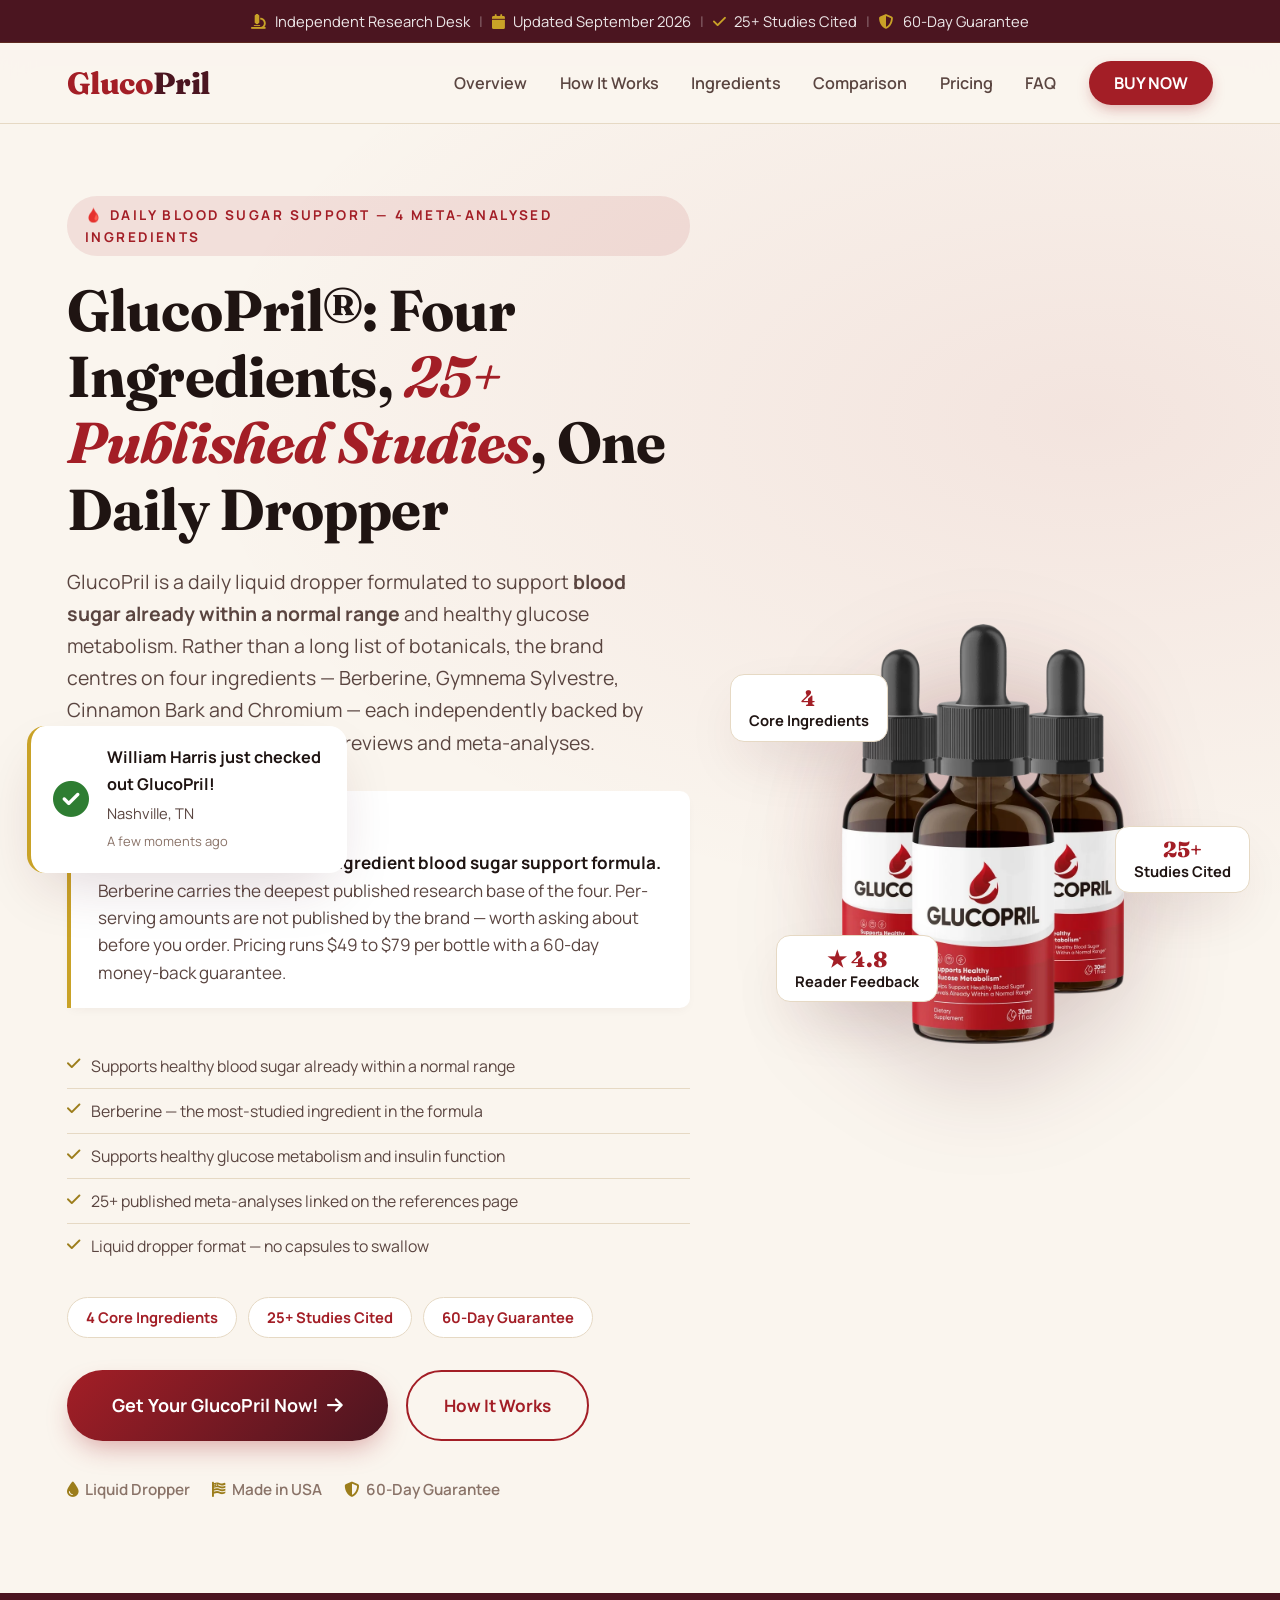
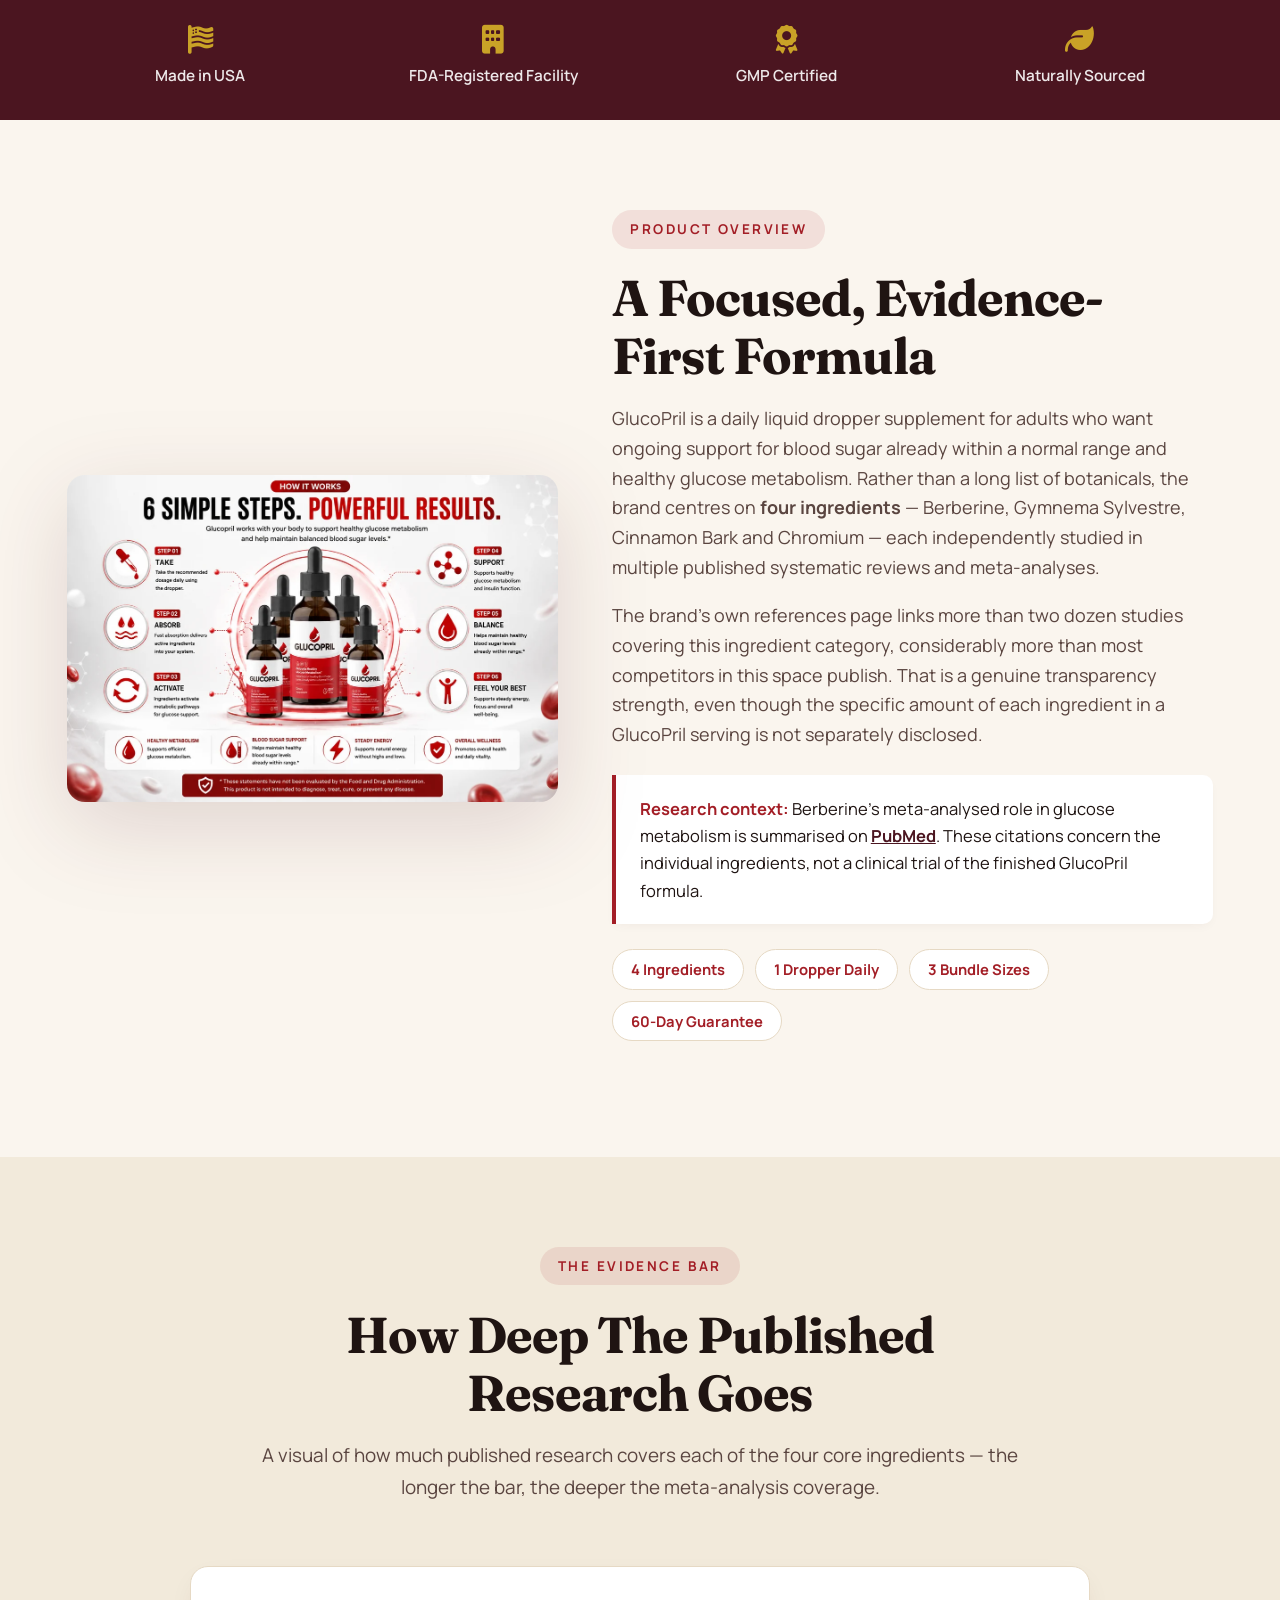
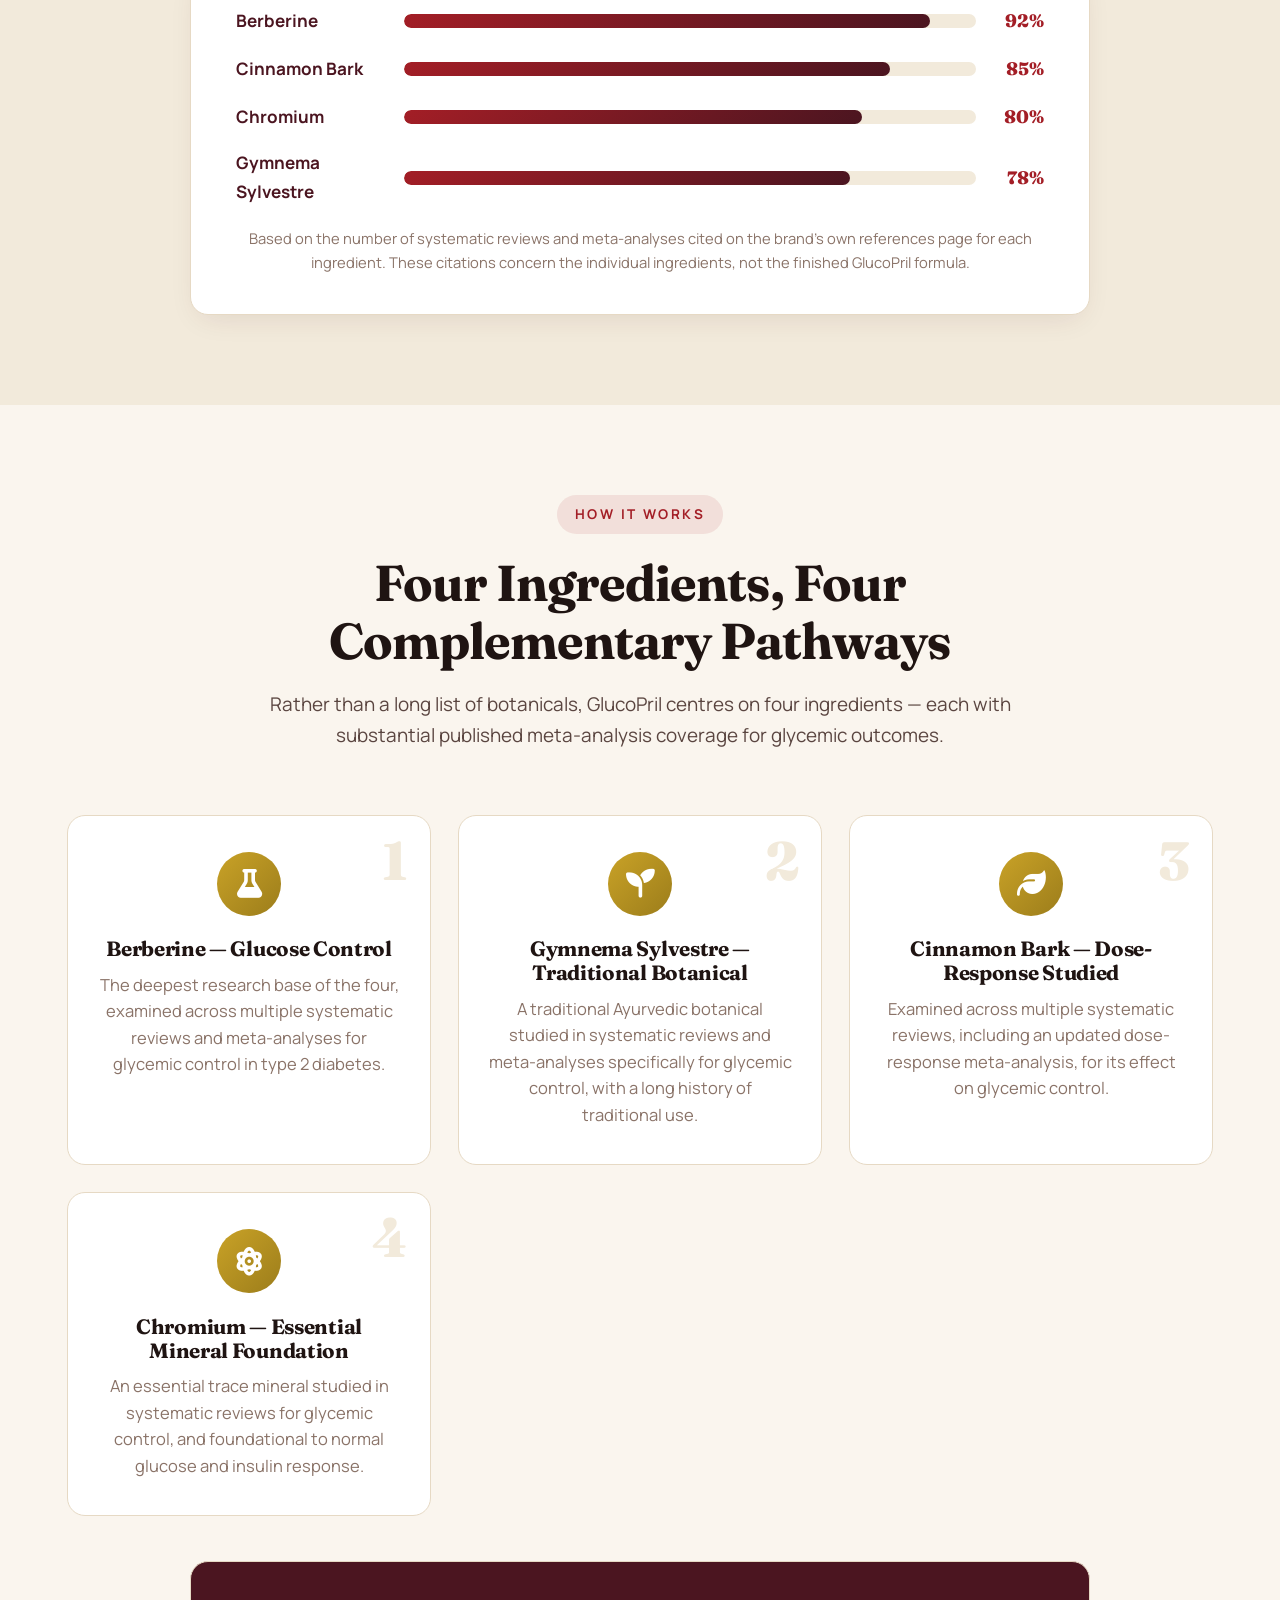
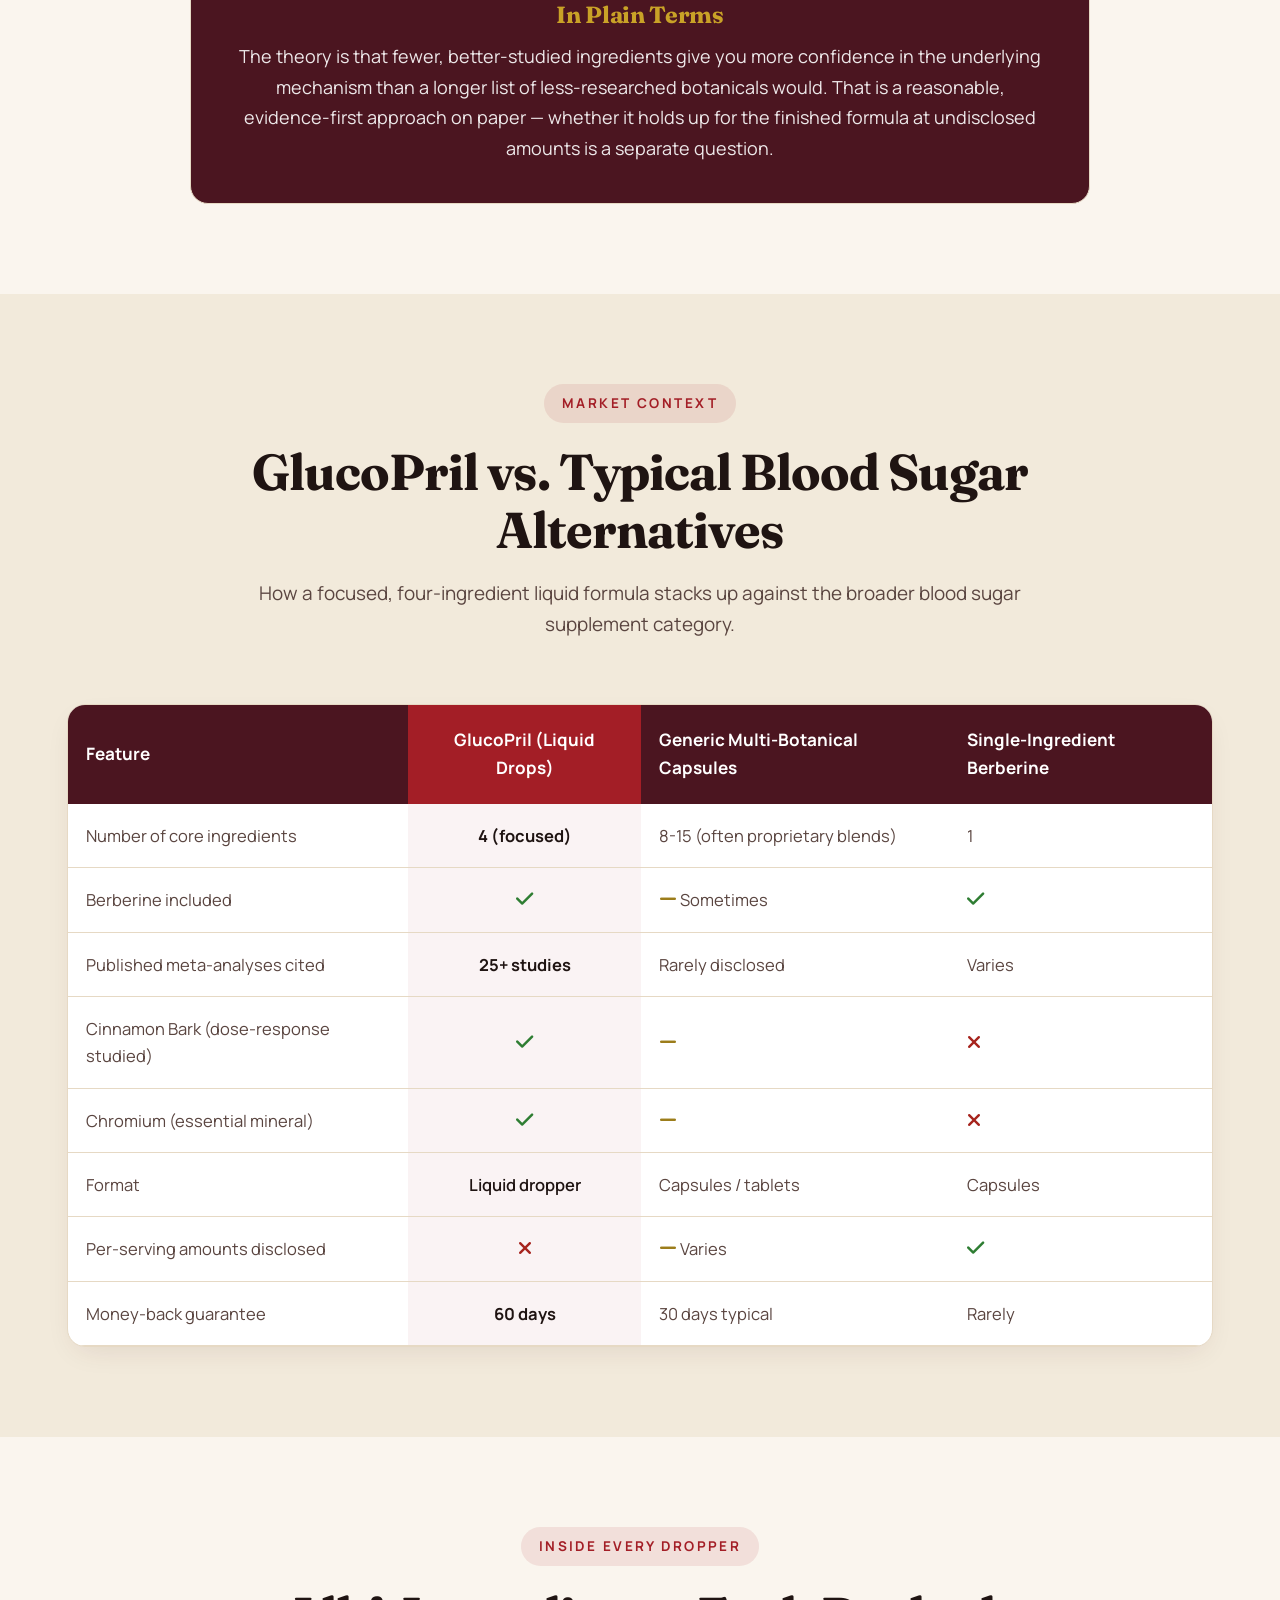
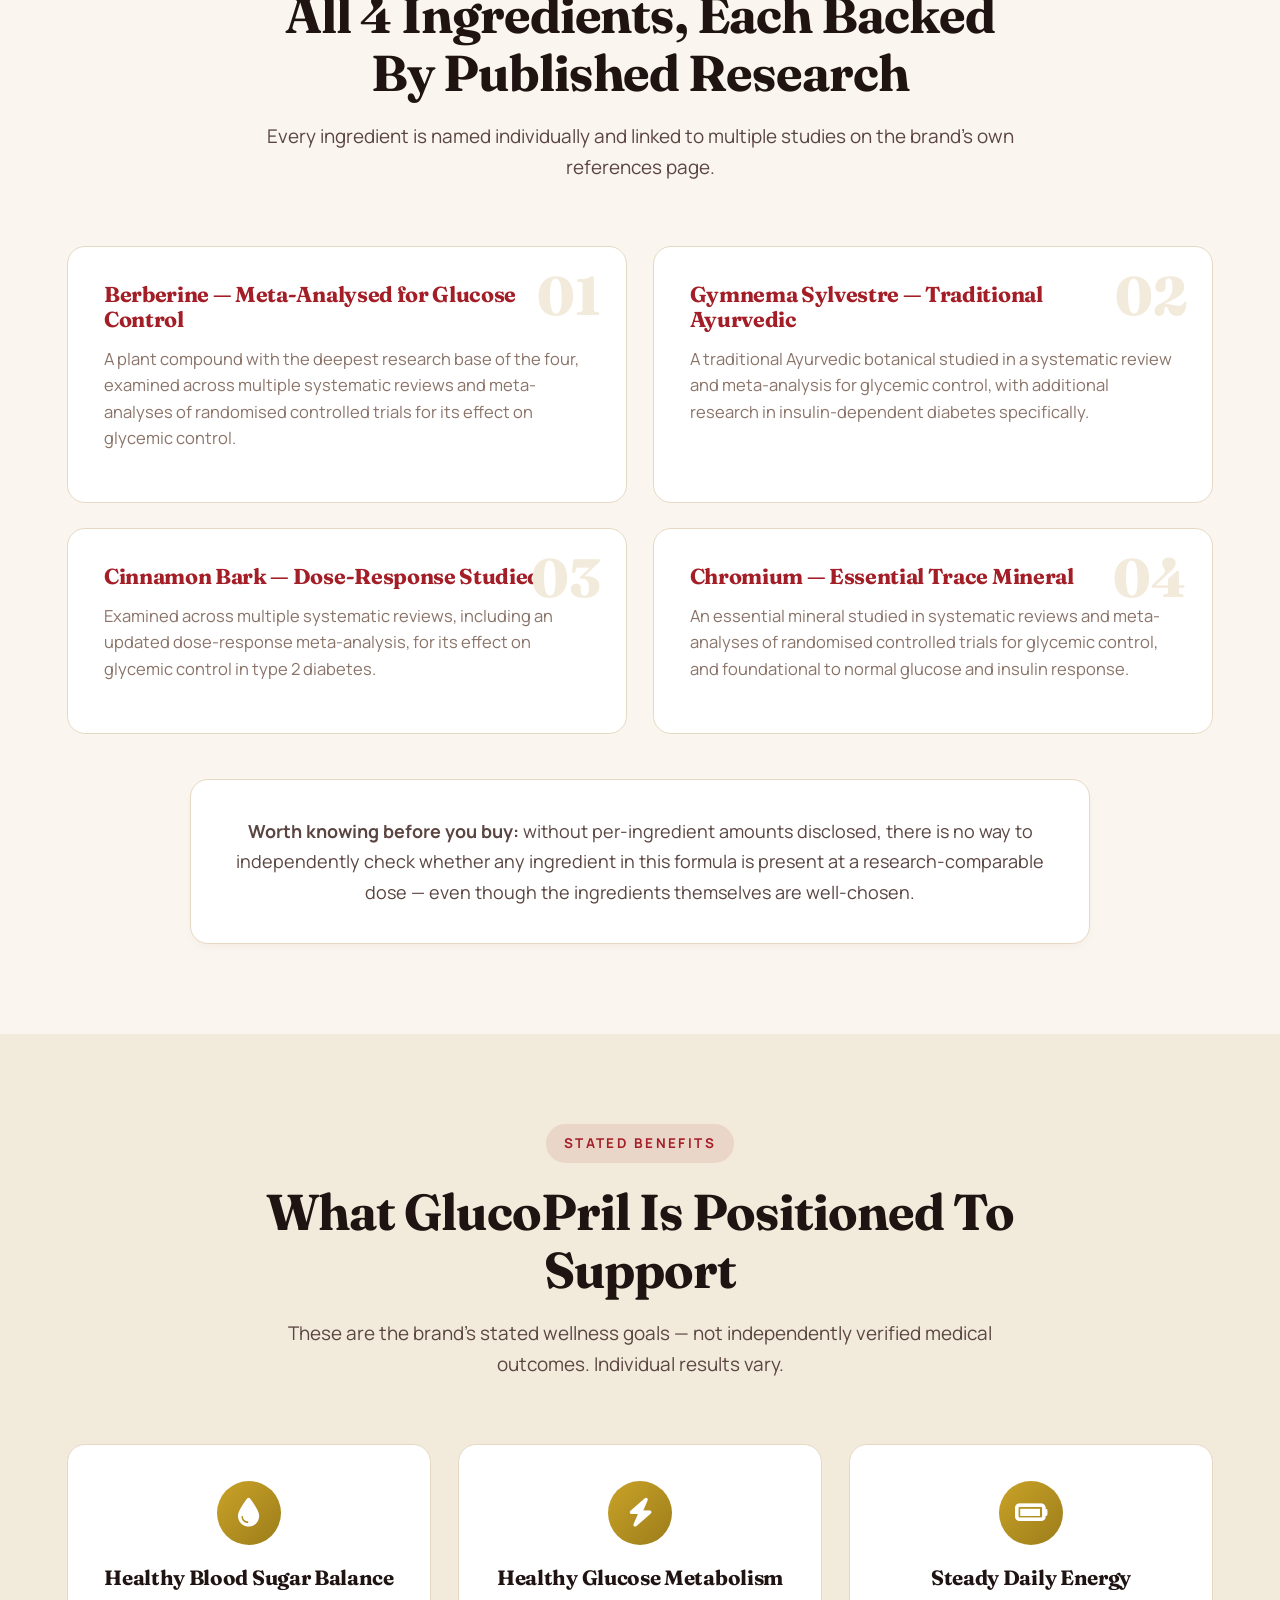
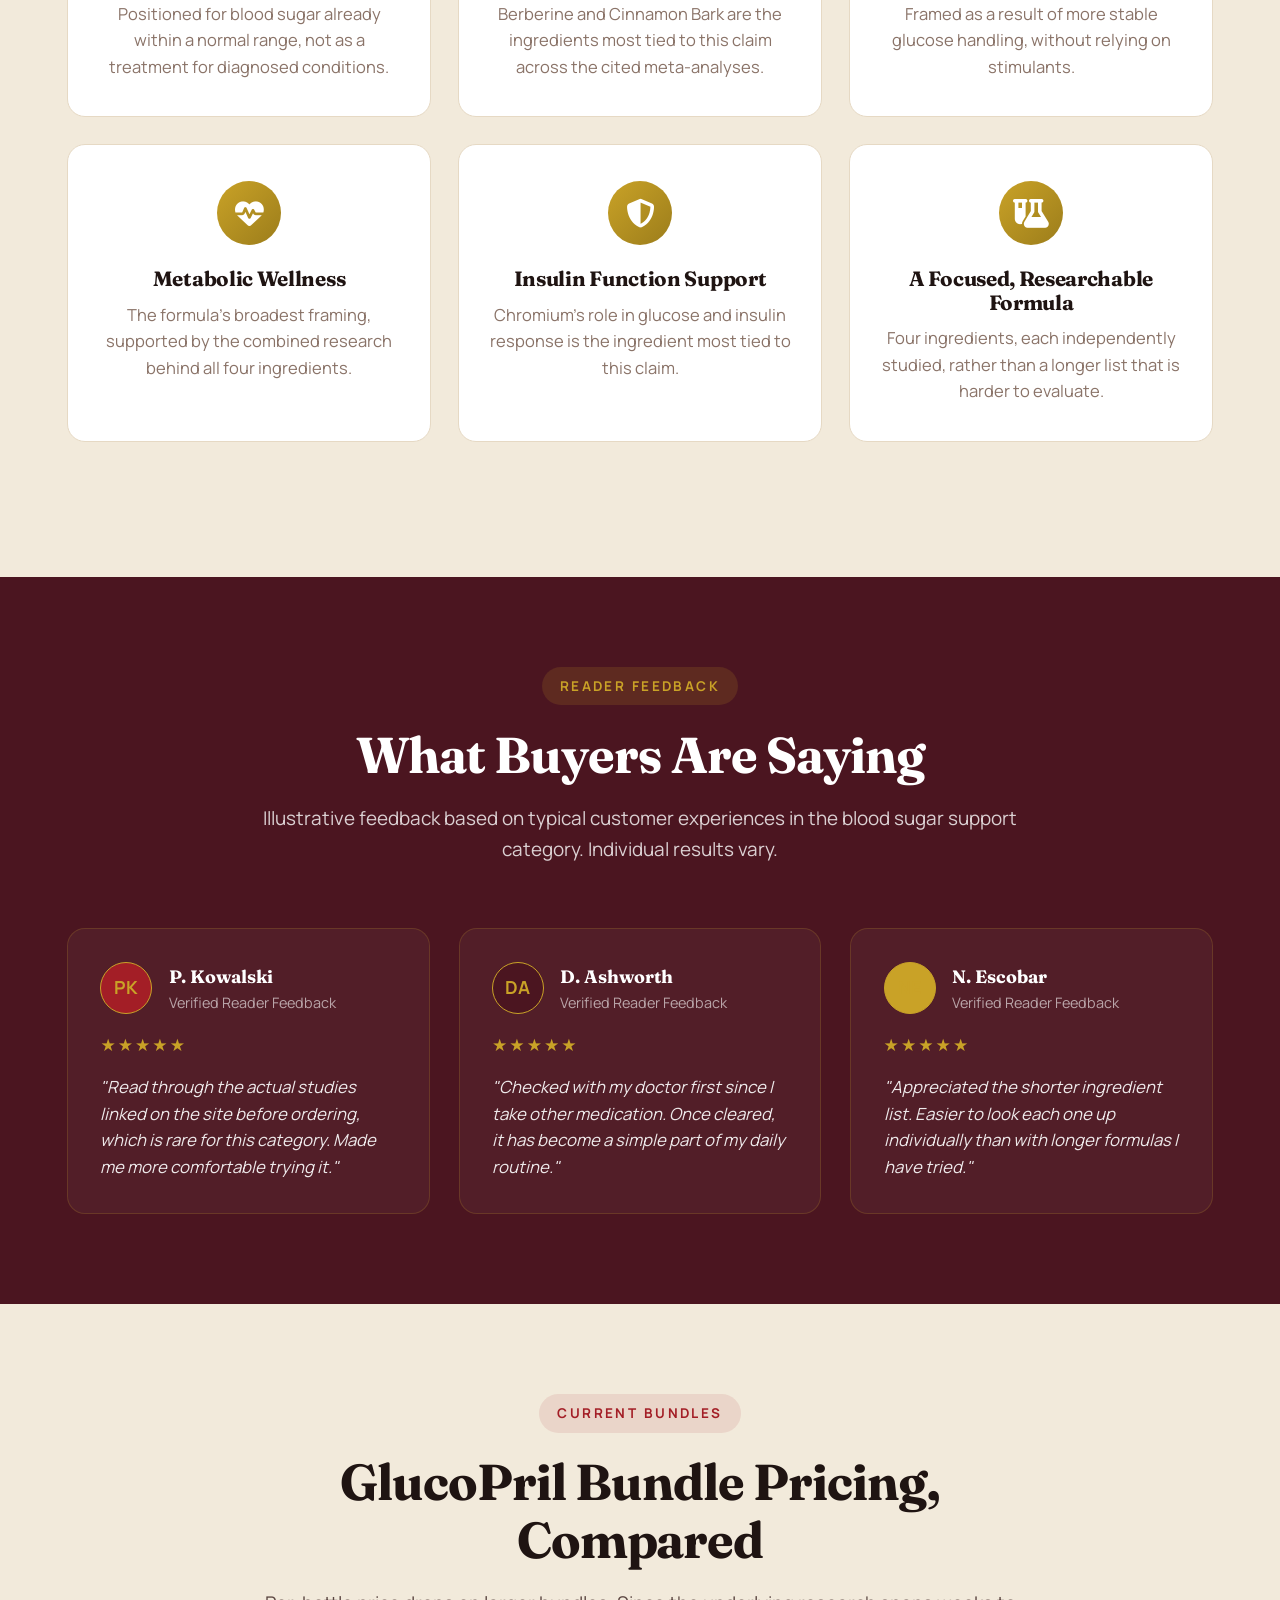
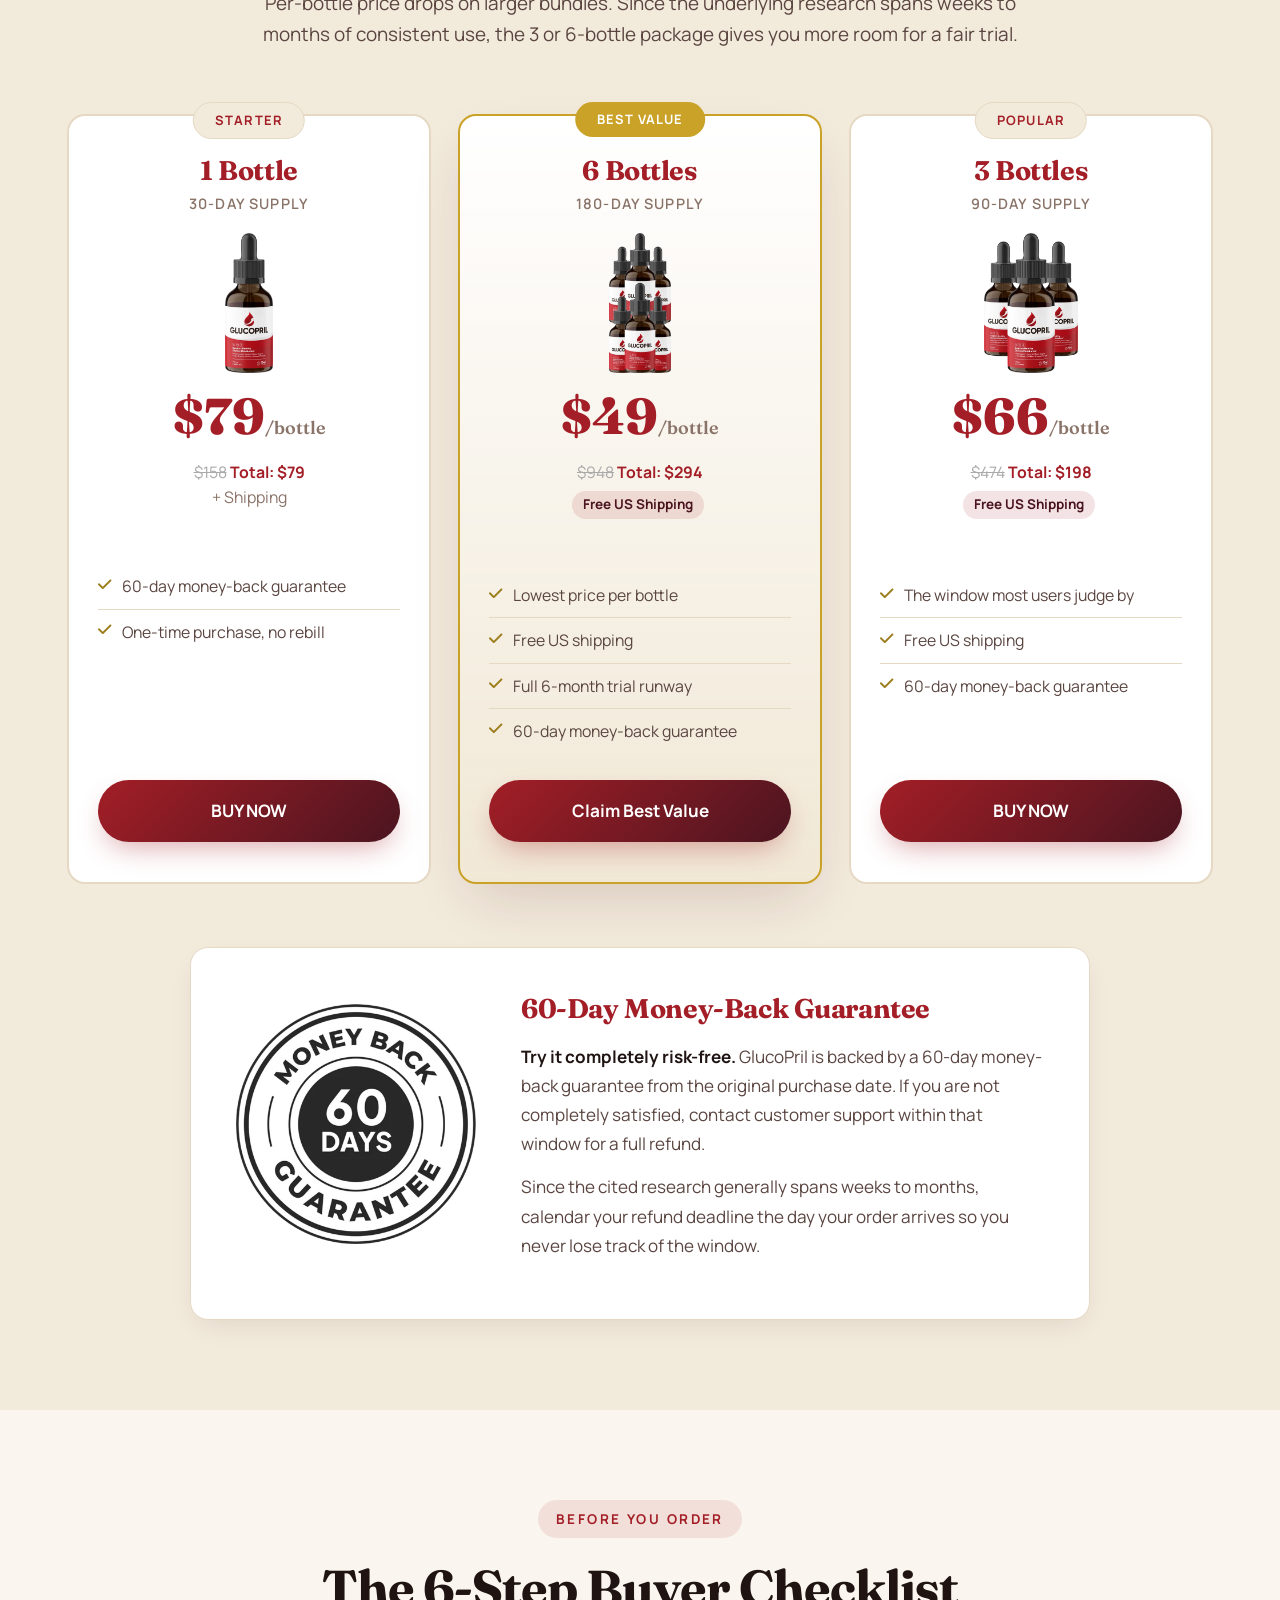
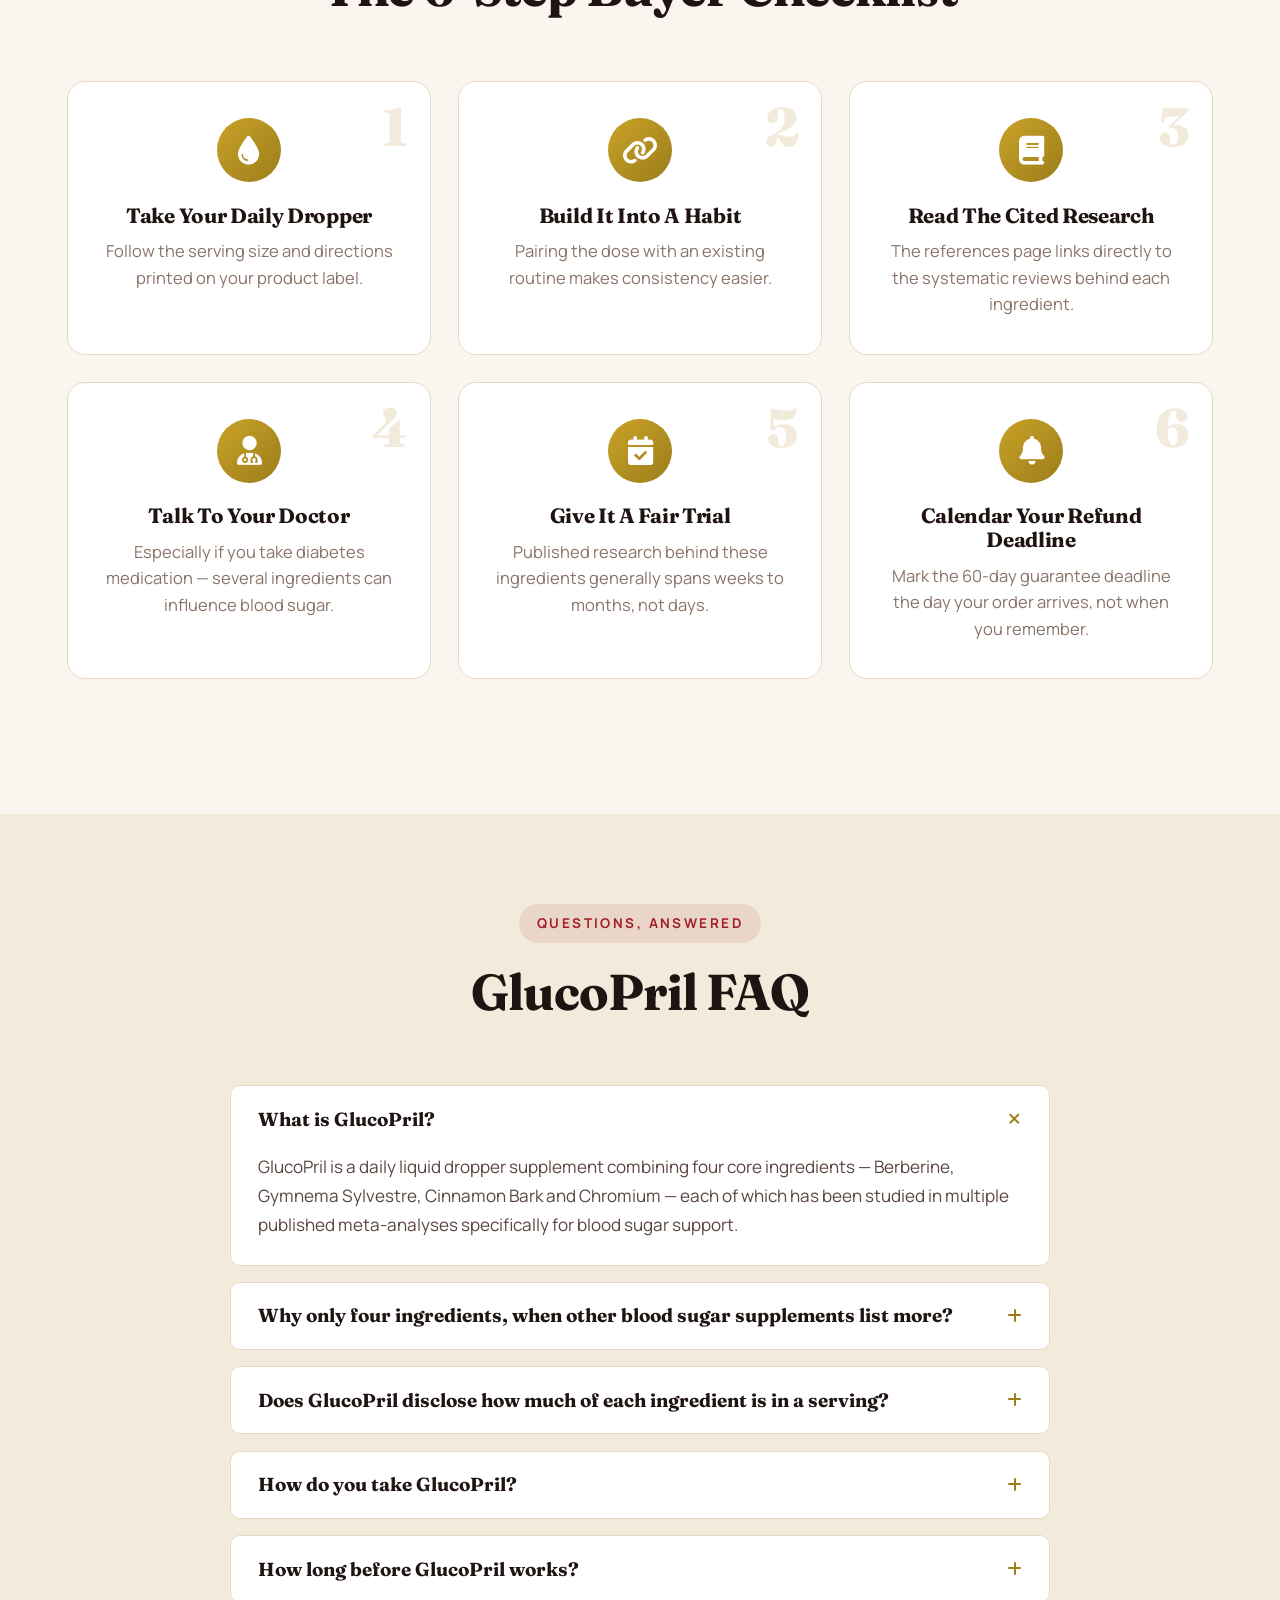
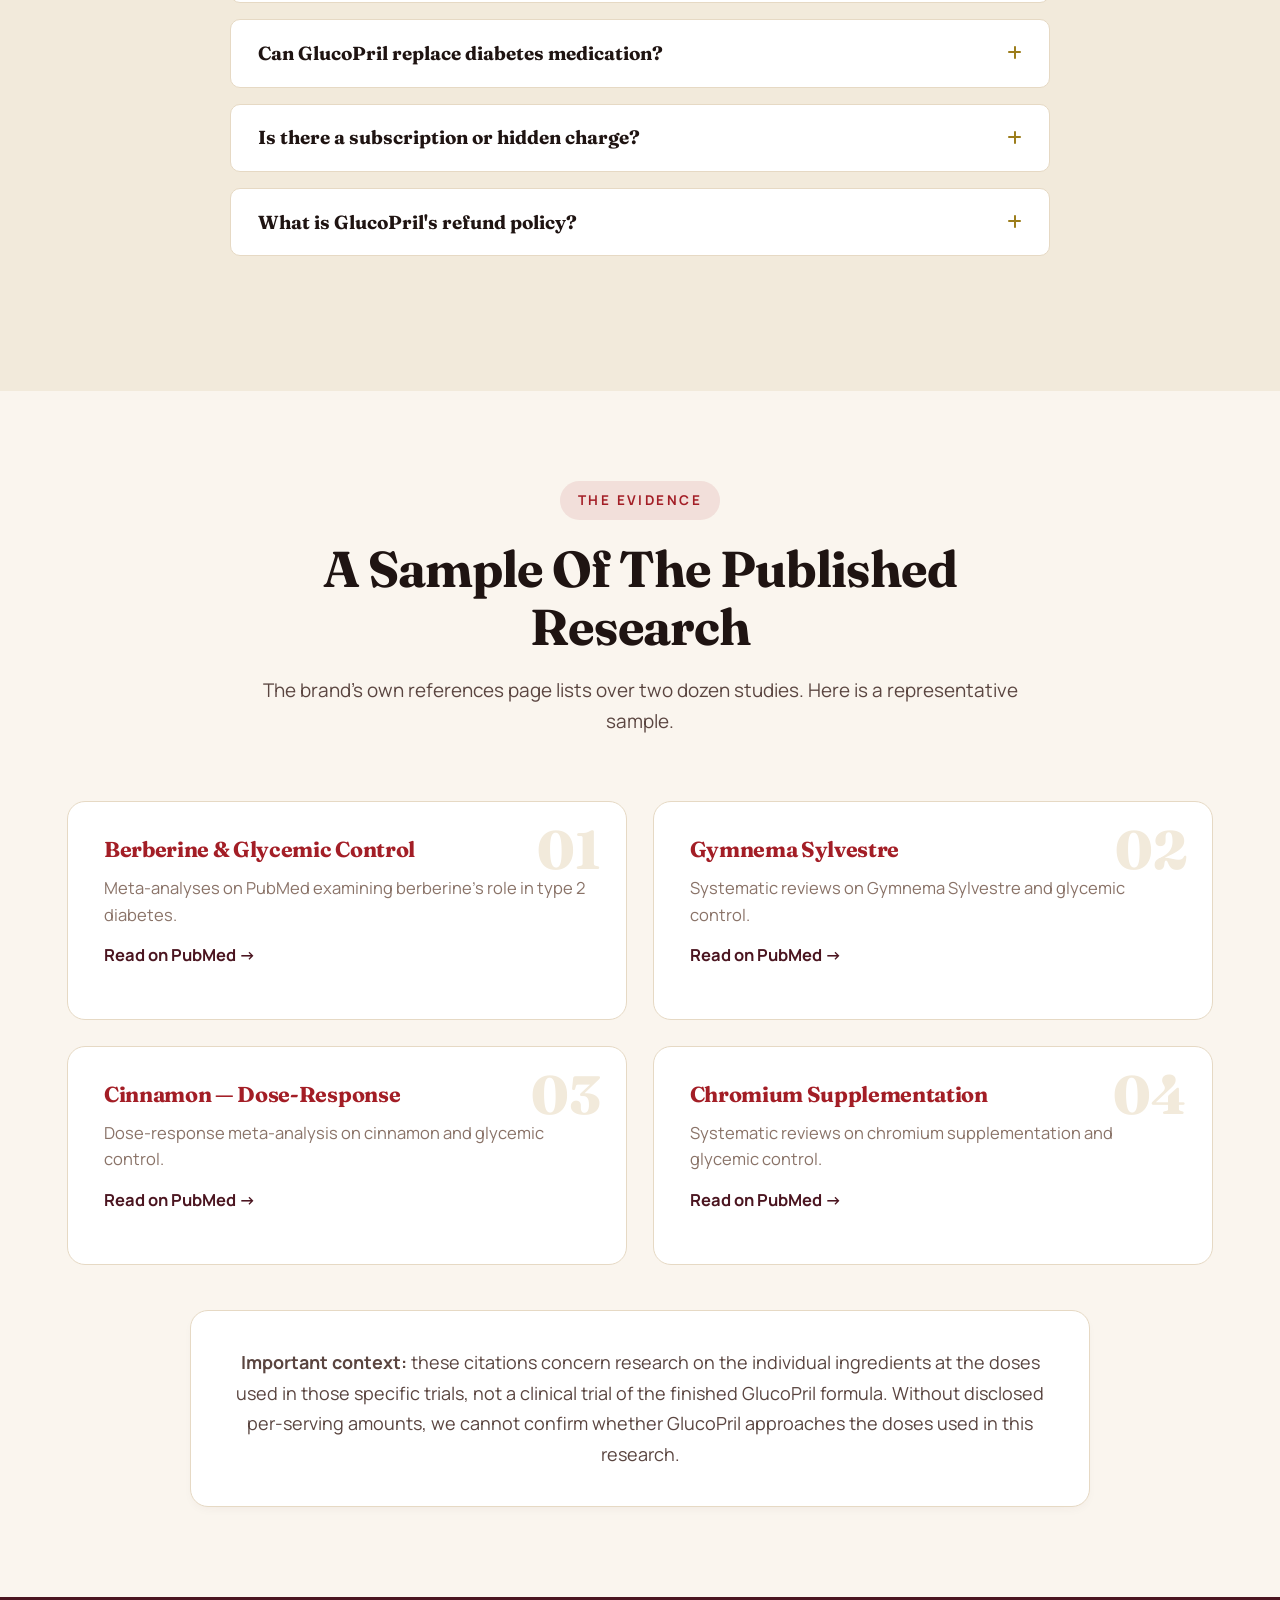
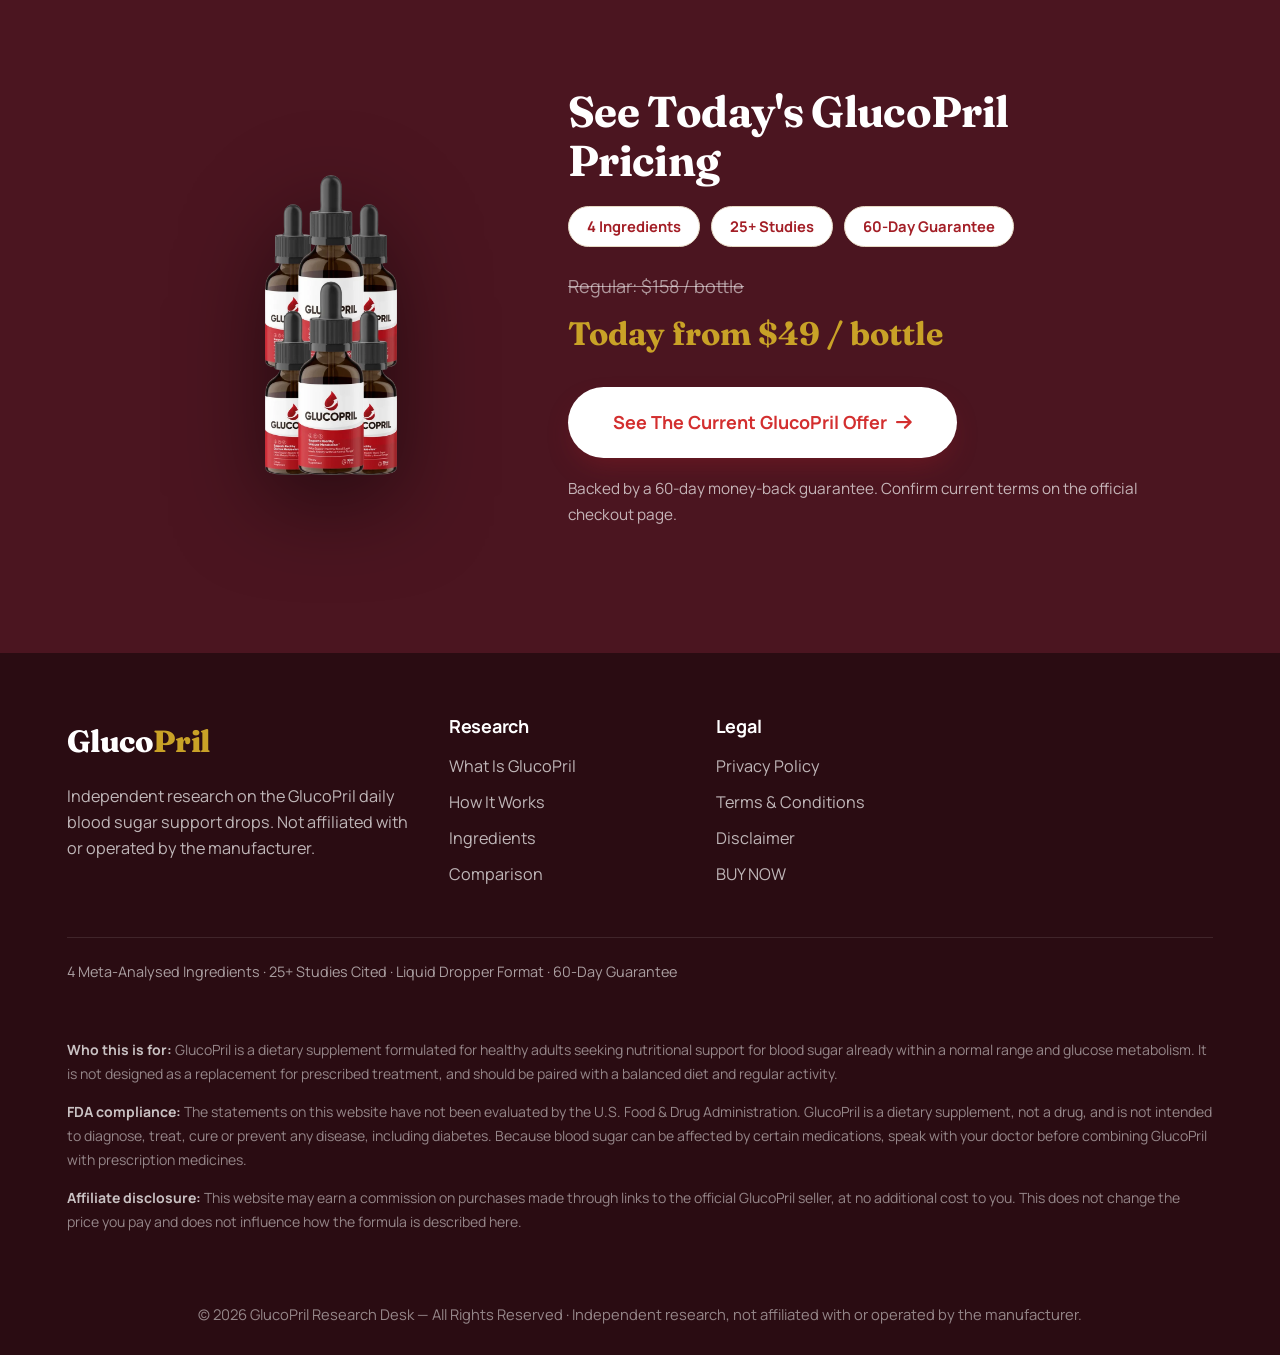
==== commit 3f2e2aaf: "Update index.html" ====
--- a/index.html
+++ b/index.html
@@ -150,7 +150,7 @@
 
       <div class="hero-ctas">
         <a href="#" class="btn btn-primary btn-lg" target="_blank" rel="noopener">
-          <span>See Current GlucoPril Price</span>
+          <span>Get Your GlucoPril Now!</span>
           <i class="fa-solid fa-arrow-right"></i>
         </a>
         <a href="#how-it-works" class="btn btn-outline">How It Works</a>
@@ -806,4 +806,4 @@
 
 <script src="script.js"></script>
 </body>
-</html>+</html>
--- a/style.css
+++ b/style.css
@@ -419,4 +419,17 @@
 a.nav-cta,
 a.nav-cta:hover {
   color: #ffffff !important;
-}+}
+/* ===== Final CTA button text → RED (this button only) ===== */
+.final-cta .btn-primary,
+.final-cta .btn-primary span,
+.final-cta .btn-primary i {
+  color: #D32F2F !important;   /* strong red — swap for #FF0000 / #C62828 if you prefer */
+}
+
+/* optional: slightly darker red on hover */
+.final-cta .btn-primary:hover,
+.final-cta .btn-primary:hover span,
+.final-cta .btn-primary:hover i {
+  color: #B71C1C !important;
+}
